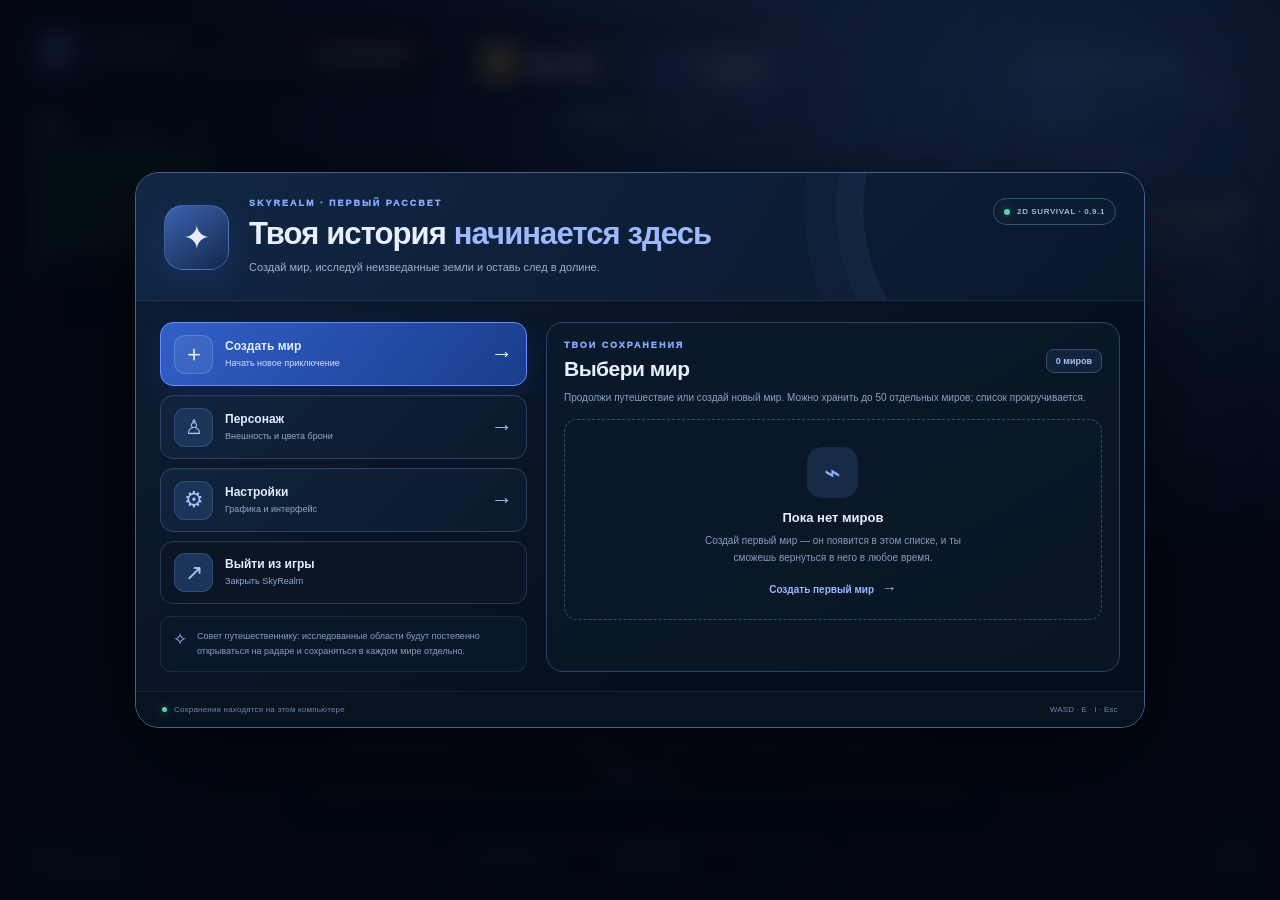
==== app/src/main/assets/skyrealm/game/index.html @ e2baecbd "Bundle skyrealm/game/index.html for Android app" ====
<!doctype html>
<html lang="ru">
<head>
<meta charset="utf-8">
<meta name="viewport" content="width=device-width,initial-scale=1">
<meta name="theme-color" content="#091426">
<title>SkyRealm — Первый рассвет</title>
<style>
:root{--bg:#07111f;--panel:rgba(8,18,32,.88);--line:rgba(155,190,255,.22);--blue:#8db4ff;--text:#e8f0ff;--muted:#91a5c5}
*{box-sizing:border-box}html,body{margin:0;width:100%;height:100%;overflow:hidden;background:var(--bg);font-family:Inter,"Segoe UI",Arial,sans-serif;color:var(--text)}body{background:radial-gradient(ellipse at 50% -20%,#294575,transparent 55%),#07111f}.game-shell{position:relative;width:100%;height:100%;min-height:420px;overflow:hidden}canvas{display:block;width:100%;height:100%;image-rendering:pixelated;outline:none}.top-hud{position:absolute;left:22px;top:20px;display:flex;align-items:center;gap:13px;background:var(--panel);border:1px solid var(--line);border-radius:14px;padding:11px 15px;box-shadow:0 12px 38px #0004;backdrop-filter:blur(12px)}.crest{width:42px;height:42px;display:grid;place-items:center;border-radius:12px;background:linear-gradient(145deg,#5b7de5,#17274d);color:#fff;font-size:23px;box-shadow:0 5px 20px #506fe744}.realm-name{font-size:12px;font-weight:900;letter-spacing:2px}.realm-sub{font-size:9px;color:#9aafd2;margin-top:4px;letter-spacing:1.5px}.vitals{display:grid;gap:5px;margin-left:9px;width:130px}.vital-row{display:flex;align-items:center;gap:7px;font-size:9px;color:#afc3e2}.bar{height:6px;background:#24334b;border-radius:9px;overflow:hidden;flex:1}.bar i{display:block;height:100%;border-radius:9px;transition:width .2s}.hp i{width:100%;background:linear-gradient(90deg,#e75f79,#ff9a9d)}.stamina i{width:84%;background:linear-gradient(90deg,#4dceaa,#9af2c7)}.quest{position:absolute;right:22px;top:20px;width:245px;background:var(--panel);border:1px solid var(--line);border-radius:14px;padding:15px 16px;backdrop-filter:blur(12px);box-shadow:0 12px 38px #0004}.quest-kicker{font-size:9px;letter-spacing:2px;color:#8eaeff;font-weight:850}.quest h3{font-size:15px;margin:9px 0 7px}.quest p{font-size:11px;line-height:1.6;color:#9eb1d0;margin:0}.quest .goal{display:flex;align-items:center;gap:7px;margin-top:12px;font-size:10px;color:#c4d5f5}.goal-icon{display:grid;place-items:center;width:24px;height:24px;border:1px solid #45609a;border-radius:8px;color:#a9c1ff}.bottom-hud{position:absolute;left:50%;bottom:19px;transform:translateX(-50%);display:flex;align-items:center;gap:11px;white-space:nowrap;background:var(--panel);border:1px solid var(--line);border-radius:12px;padding:10px 14px;box-shadow:0 12px 38px #0004;backdrop-filter:blur(12px);font-size:10px;color:#a8bbd9}.key{display:inline-grid;place-items:center;min-width:22px;height:22px;padding:0 5px;border:1px solid #425a7f;border-bottom-width:2px;border-radius:6px;background:#15253c;color:#edf4ff;font-size:9px;font-weight:800;margin-right:4px}.separator{height:20px;width:1px;background:#30445f}.location-chip{position:absolute;bottom:21px;left:23px;display:flex;align-items:center;gap:8px;font-size:10px;color:#c3d3ef;background:var(--panel);border:1px solid var(--line);border-radius:10px;padding:10px 12px;backdrop-filter:blur(10px)}.location-chip span:first-child{color:#9bb8ff}.pause-button{position:absolute;right:22px;bottom:21px;width:43px;height:43px;border:1px solid var(--line);border-radius:12px;background:var(--panel);color:#dce7ff;font-size:18px;cursor:pointer;backdrop-filter:blur(10px)}.pause-button:hover{background:#192b46;border-color:#6b8ddb}.shade{position:absolute;inset:0;background:rgba(3,8,17,.62);display:grid;place-items:center;padding:20px;backdrop-filter:blur(8px)}.shade
.admin-panel-dialog{width:min(620px,100%);max-height:92vh;overflow:auto}.admin-tools-grid{display:grid;gap:8px;text-align:left;margin:12px 0}.admin-tools-grid .action{margin:0}.admin-inline{display:grid;grid-template-columns:minmax(0,1fr) minmax(0,1fr) auto;gap:7px;align-items:center}.admin-inline .modal-text-input{margin:0;min-width:0}.admin-inline select{color:#eef4ff}.admin-ban-list{display:grid;gap:5px;text-align:left}.admin-ban-list span{display:flex;justify-content:space-between;gap:8px;padding:8px 10px;border:1px solid #2b4263;border-radius:8px;background:#0b1a2b;color:#c8d8f5;font-size:11px}.admin-ban-list button{background:transparent;color:#ff9da9;border:0;cursor:pointer}.full-map-dialog{width:min(1120px,96vw);max-height:94vh;overflow:auto;text-align:left}.full-map-dialog h1{font-size:25px}.full-map-dialog canvas{display:block;width:100%;height:auto;max-height:65vh;object-fit:contain;background:#091522;border:1px solid #314b70;border-radius:12px;cursor:crosshair;image-rendering:pixelated}.map-legend{display:flex;justify-content:space-between;gap:10px;margin:10px 0;color:#9db4d9;font-size:11px}.map-legend span:first-child{color:#fff2a9}.map-legend span:nth-child(2){color:#ff536d}.main-menu-action[hidden]{display:none!important}@media(max-width:600px){.admin-inline{grid-template-columns:1fr}.full-map-dialog{padding:15px}}
[hidden]{display:none!important}.dialog{width:min(410px,100%);padding:30px;border:1px solid #526da3;border-radius:22px;background:linear-gradient(145deg,#142641,#091525);box-shadow:0 30px 100px #0008;text-align:center}.dialog-mark{width:56px;height:56px;margin:0 auto 15px;display:grid;place-items:center;background:linear-gradient(135deg,#5579ed,#223969);border-radius:17px;font-size:28px;color:#eff4ff}.dialog .eyebrow{font-size:9px;letter-spacing:2.5px;color:#8cadff;font-weight:900}.dialog h1{font-size:27px;margin:11px 0 9px}.dialog p{font-size:12px;line-height:1.7;color:#9eb2d2;margin:0 0 22px}.action{width:100%;height:43px;border:1px solid #7895ff;background:linear-gradient(130deg,#6688ff,#3456c2);border-radius:10px;color:white;font-size:12px;font-weight:850;cursor:pointer;margin-top:9px}.action:hover{filter:brightness(1.08)}.action.secondary{background:#12233a;border-color:#344d70;color:#d8e5ff}.toast{position:absolute;left:50%;top:auto;bottom:108px;z-index:18;transform:translateX(-50%);max-width:min(620px,calc(100% - 28px));padding:10px 16px;background:#0a1a2cf5;border:1px solid var(--line);border-radius:10px;color:#dce8ff;font-size:11px;line-height:1.5;text-align:center;opacity:0;pointer-events:none;transition:opacity .2s;box-shadow:0 10px 35px #0008}.toast.show{opacity:1}.hint{position:absolute;left:50%;top:50%;transform:translate(-50%,-50%);padding:11px 15px;border-radius:12px;background:#081629d9;border:1px solid #6682b866;color:#dfeaff;font-size:11px;pointer-events:none;opacity:0;transition:opacity .2s}.hint.show{opacity:1}
@media(max-width:700px){.top-hud{left:10px;top:10px;padding:8px 10px;gap:8px}.vitals{width:95px;margin-left:2px}.quest{right:10px;top:86px;width:190px;padding:12px}.quest h3{font-size:12px}.quest p{font-size:10px}.bottom-hud{bottom:10px;gap:6px;padding:7px 8px;font-size:8px}.location-chip{left:10px;bottom:62px}.pause-button{right:10px;bottom:62px;width:36px;height:36px}.realm-sub{font-size:8px}}

/* Inventory quickbar and reliable dialogue overlays */
.controls-hint{bottom:105px;max-width:calc(100% - 28px);flex-wrap:wrap;justify-content:center;white-space:normal;text-align:center;gap:8px 11px}
.inventory-wrap{position:absolute;left:50%;bottom:12px;transform:translateX(-50%);z-index:5;min-width:350px;max-width:calc(100% - 270px);padding:8px 10px 10px;background:rgba(6,15,29,.93);border:1px solid rgba(151,187,255,.32);border-radius:14px;box-shadow:0 14px 40px #0007;backdrop-filter:blur(14px)}
.inventory-heading{display:flex;justify-content:space-between;gap:14px;align-items:center;margin:0 2px 7px;font-size:9px;font-weight:850;letter-spacing:1.5px;color:#aac4fa}
.inventory-heading span:last-child{font-size:8px;letter-spacing:.5px;color:#7187a8;font-weight:650;text-align:right}.inventory-open-button{border:1px solid #32496a;border-radius:7px;background:#14243b;color:#bcd0f0;font:inherit;font-size:8px;font-weight:800;padding:3px 5px;cursor:pointer;white-space:nowrap}.inventory-open-button:hover{border-color:#87aaff;color:#fff}.inventory-open-button .key{height:16px;min-width:16px;margin:0 0 0 3px;font-size:8px}
.inventory-slots{display:flex;align-items:center;justify-content:center;gap:7px}
.inventory-slot{position:relative;width:48px;height:48px;flex:0 0 48px;border:1px solid #334a6e;border-radius:9px;background:linear-gradient(145deg,#162943,#0c1a2d);color:#eaf2ff;cursor:pointer;display:grid;place-items:center;transition:transform .13s,border-color .13s,background .13s;box-shadow:inset 0 1px 0 #ffffff0a}
.inventory-slot:hover{transform:translateY(-2px);border-color:#83a9ff;background:#1c3555}
.inventory-slot.selected{border:2px solid #82a8ff;background:linear-gradient(145deg,#263f70,#14284a);box-shadow:0 0 0 2px #6493ff22,0 0 16px #4c7bff27}
.slot-number{position:absolute;left:5px;top:3px;font-size:8px;color:#8da5c8;font-weight:800}
.slot-icon{font-size:22px;line-height:1;text-shadow:0 2px 4px #0007}
.slot-count{position:absolute;right:5px;bottom:3px;font-size:10px;font-weight:900;color:#f4f7ff;text-shadow:0 1px 3px #000}
.inventory-dialog{width:min(650px,100%);max-height:min(88vh,760px);overflow:auto}
.inventory-grid{display:grid;grid-template-columns:repeat(4,minmax(0,1fr));gap:9px;text-align:left;margin:18px 0 12px}
.inventory-card{min-width:0;display:grid;grid-template-columns:40px 1fr;grid-template-rows:auto auto;column-gap:10px;align-items:center;text-align:left;padding:12px;border:1px solid #314765;border-radius:12px;background:#0c1a2b;color:#e3edff;cursor:pointer}
.inventory-card:hover,.inventory-card.selected{border-color:#769aff;background:#142846}
.inventory-card-icon{grid-column:1;grid-row:1/4;display:grid;place-items:center;width:38px;height:42px;background:#1c3150;border-radius:9px;font-size:24px}
.inventory-card-name{font-size:12px;font-weight:800;overflow-wrap:anywhere}
.inventory-card-count{font-size:10px;color:#9eb3d4;margin-top:3px}
.inventory-card-description{grid-column:1/3;font-size:10px;line-height:1.5;color:#8ba0c1;margin-top:8px}
.inventory-selected-note{padding:10px 12px;border:1px solid #2a4161;background:#0b1a2c;border-radius:9px;font-size:11px;color:#abc4ef;text-align:left}
.sign-dialog p{white-space:normal}
.hint{z-index:8;top:43%;font-weight:800;box-shadow:0 8px 24px #0005}
#sign-dialog-shade,#inventory-shade{z-index:30}
#pause-shade{z-index:25}
@media(max-width:720px){.inventory-wrap{min-width:0;width:calc(100% - 24px);max-width:420px;bottom:8px;padding:7px}.inventory-slots{gap:5px}.inventory-slot{width:44px;height:44px;flex-basis:44px}.inventory-heading{font-size:8px}.inventory-heading span:last-child{font-size:7px}.controls-hint{bottom:87px;font-size:9px}.inventory-grid{grid-template-columns:repeat(2,minmax(0,1fr))}.location-chip{bottom:128px}.pause-button{bottom:128px}}


/* Graphics and interface preferences: these controls operate on the actual game. */
.settings-dialog{width:min(570px,100%);max-height:min(90vh,820px);overflow:auto;text-align:left;padding:26px}.settings-dialog h1{text-align:center;font-size:24px;margin:9px 0 16px}.settings-dialog>.dialog-mark,.settings-dialog>.eyebrow{text-align:center}.game-settings-tabs{display:grid;grid-template-columns:1fr 1fr;gap:7px;padding:5px;background:#081426;border:1px solid #263b5b;border-radius:12px;margin:16px 0}.game-settings-tab{height:38px;border:1px solid transparent;border-radius:8px;background:transparent;color:#8fa7ce;font:inherit;font-size:12px;font-weight:800;cursor:pointer}.game-settings-tab.active{background:linear-gradient(125deg,#294a8b,#1a3261);border-color:#5876bf;color:#fff;box-shadow:0 4px 15px #0003}.game-settings-panel{display:grid;gap:8px}.game-setting-row,.game-setting-toggle{display:flex;align-items:center;justify-content:space-between;gap:14px;text-align:left;padding:13px 12px;border:1px solid #243b5b;background:#0b1a2d;border-radius:10px;min-width:0}.game-setting-row b,.game-setting-row small,.game-setting-toggle b,.game-setting-toggle small{display:block}.game-setting-row b,.game-setting-toggle b{font-size:12px;color:#e6eeff}.game-setting-row small,.game-setting-toggle small{font-size:10px;color:#8ca2c5;line-height:1.5;margin-top:5px;max-width:270px}.game-setting-row select{flex:0 0 170px;width:170px;max-width:48%;height:37px;padding:0 8px;border:1px solid #3b5681;border-radius:8px;background:#132640;color:#ecf3ff;font:inherit;font-size:10px}.game-setting-toggle input{position:absolute;opacity:0;width:1px;height:1px}.game-setting-toggle i{position:relative;display:block;width:38px;height:22px;flex:0 0 38px;border-radius:20px;background:#20324b;border:1px solid #3c5272;cursor:pointer}.game-setting-toggle i:before{content:'';position:absolute;top:3px;left:3px;width:14px;height:14px;border-radius:50%;background:#91a4c2;transition:transform .18s}.game-setting-toggle input:checked+i{background:#3658b9;border-color:#6f91ff}.game-setting-toggle input:checked+i:before{transform:translateX(16px);background:#fff}.game-setting-toggle:has(input:focus-visible){outline:2px solid #7e9fff;outline-offset:2px}.game-settings-actions{display:grid;grid-template-columns:1fr 1fr;gap:8px;margin-top:15px}.game-settings-actions .action{margin-top:0}.settings-feedback{font-size:10px;line-height:1.6;color:#8ea6cc;margin:3px 3px 0}.pause-shortcut{margin:15px 0 -8px;color:#7186a7;font-size:10px;letter-spacing:.4px}.game-shell.ui-small .progress-hud,.game-shell.ui-small .top-hud,.game-shell.ui-small .quest,.game-shell.ui-small .bottom-hud,.game-shell.ui-small .location-chip,.game-shell.ui-small .pause-button,.game-shell.ui-small .inventory-wrap,.game-shell.ui-small .hint,.game-shell.ui-small .toast{zoom:.85}.game-shell.ui-large .progress-hud,.game-shell.ui-large .top-hud,.game-shell.ui-large .quest,.game-shell.ui-large .bottom-hud,.game-shell.ui-large .location-chip,.game-shell.ui-large .pause-button,.game-shell.ui-large .inventory-wrap,.game-shell.ui-large .hint,.game-shell.ui-large .toast{zoom:1.15}.top-hud[hidden],.quest[hidden],.controls-hint[hidden],.inventory-wrap[hidden],.vitals
.admin-panel-dialog{width:min(620px,100%);max-height:92vh;overflow:auto}.admin-tools-grid{display:grid;gap:8px;text-align:left;margin:12px 0}.admin-tools-grid .action{margin:0}.admin-inline{display:grid;grid-template-columns:minmax(0,1fr) minmax(0,1fr) auto;gap:7px;align-items:center}.admin-inline .modal-text-input{margin:0;min-width:0}.admin-inline select{color:#eef4ff}.admin-ban-list{display:grid;gap:5px;text-align:left}.admin-ban-list span{display:flex;justify-content:space-between;gap:8px;padding:8px 10px;border:1px solid #2b4263;border-radius:8px;background:#0b1a2b;color:#c8d8f5;font-size:11px}.admin-ban-list button{background:transparent;color:#ff9da9;border:0;cursor:pointer}.full-map-dialog{width:min(1120px,96vw);max-height:94vh;overflow:auto;text-align:left}.full-map-dialog h1{font-size:25px}.full-map-dialog canvas{display:block;width:100%;height:auto;max-height:65vh;object-fit:contain;background:#091522;border:1px solid #314b70;border-radius:12px;cursor:crosshair;image-rendering:pixelated}.map-legend{display:flex;justify-content:space-between;gap:10px;margin:10px 0;color:#9db4d9;font-size:11px}.map-legend span:first-child{color:#fff2a9}.map-legend span:nth-child(2){color:#ff536d}.main-menu-action[hidden]{display:none!important}@media(max-width:600px){.admin-inline{grid-template-columns:1fr}.full-map-dialog{padding:15px}}
[hidden]{display:none!important}.game-shell.quality-low .vital-row .bar{opacity:.9}
.admin-panel-dialog{width:min(620px,100%);max-height:92vh;overflow:auto}.admin-tools-grid{display:grid;gap:8px;text-align:left;margin:12px 0}.admin-tools-grid .action{margin:0}.admin-inline{display:grid;grid-template-columns:minmax(0,1fr) minmax(0,1fr) auto;gap:7px;align-items:center}.admin-inline .modal-text-input{margin:0;min-width:0}.admin-inline select{color:#eef4ff}.admin-ban-list{display:grid;gap:5px;text-align:left}.admin-ban-list span{display:flex;justify-content:space-between;gap:8px;padding:8px 10px;border:1px solid #2b4263;border-radius:8px;background:#0b1a2b;color:#c8d8f5;font-size:11px}.admin-ban-list button{background:transparent;color:#ff9da9;border:0;cursor:pointer}.full-map-dialog{width:min(1120px,96vw);max-height:94vh;overflow:auto;text-align:left}.full-map-dialog h1{font-size:25px}.full-map-dialog canvas{display:block;width:100%;height:auto;max-height:65vh;object-fit:contain;background:#091522;border:1px solid #314b70;border-radius:12px;cursor:crosshair;image-rendering:pixelated}.map-legend{display:flex;justify-content:space-between;gap:10px;margin:10px 0;color:#9db4d9;font-size:11px}.map-legend span:first-child{color:#fff2a9}.map-legend span:nth-child(2){color:#ff536d}.main-menu-action[hidden]{display:none!important}@media(max-width:600px){.admin-inline{grid-template-columns:1fr}.full-map-dialog{padding:15px}}
[hidden]{display:none!important}
@media(max-width:600px){.settings-dialog{padding:20px 15px}.game-setting-row,.game-setting-toggle{padding:11px 9px;gap:8px}.game-setting-row small,.game-setting-toggle small{max-width:190px}.game-setting-row select{flex-basis:138px;width:138px;font-size:9px}.game-settings-actions{grid-template-columns:1fr}.settings-dialog h1{font-size:22px}}


/* World clock, day/night mood and a compact world radar */
.world-clock{position:absolute;top:17px;left:50%;transform:translateX(-50%);z-index:7;display:flex;align-items:center;gap:11px;min-width:278px;padding:9px 13px;border:1px solid rgba(154,190,255,.34);border-radius:14px;background:linear-gradient(135deg,rgba(10,24,43,.96),rgba(20,37,62,.92));box-shadow:0 12px 34px #0005;backdrop-filter:blur(14px);transition:background .5s,border-color .5s}
.world-clock .clock-icon{display:grid;place-items:center;width:38px;height:38px;flex:0 0 38px;border-radius:11px;background:linear-gradient(145deg,#f5cb77,#c8873c);color:#17213a;font-size:22px;box-shadow:0 3px 16px #f5cb7730}
.clock-main{min-width:84px}.clock-label{font-size:8px;letter-spacing:1.55px;font-weight:900;color:#91a7ca;white-space:nowrap}.clock-time{font-size:25px;line-height:1.1;font-weight:950;letter-spacing:1px;color:#f4f7ff;font-variant-numeric:tabular-nums;margin-top:2px}.clock-side{display:grid;gap:5px;min-width:91px;margin-left:auto;text-align:right}.period-label{font-size:9px;font-weight:950;letter-spacing:1.7px;color:#f4cc83}.night-count{font-size:8px;line-height:1.45;color:#94a9c9;max-width:130px}.world-clock.twilight{border-color:#d49b6b77;background:linear-gradient(135deg,rgba(37,27,42,.96),rgba(48,39,61,.92))}.world-clock.twilight .clock-icon{background:linear-gradient(145deg,#f5a66a,#b65f75);color:#2c2138}.world-clock.twilight .period-label{color:#f5b68b}.world-clock.night{border-color:#7898dc70;background:linear-gradient(135deg,rgba(6,13,31,.97),rgba(18,28,57,.95))}.world-clock.night .clock-icon{background:linear-gradient(145deg,#8eaaff,#364c94);color:#f2f6ff;box-shadow:0 3px 16px #688dff33}.world-clock.night .period-label{color:#abc3ff}.world-clock.night .clock-time{color:#cbdcff}
.minimap-panel{position:absolute;top:108px;left:22px;z-index:6;width:202px;padding:9px 10px 8px;border:1px solid rgba(155,190,255,.32);border-radius:13px;background:rgba(6,16,29,.91);box-shadow:0 12px 34px #0005;backdrop-filter:blur(12px)}.minimap-heading{display:flex;align-items:center;justify-content:space-between;gap:8px;margin:0 1px 7px;font-size:8px;font-weight:950;letter-spacing:1.5px;color:#b9cefa}.minimap-heading span:last-child{color:#96b5ff;font-size:7px}.minimap-panel #minimap{display:block;width:180px;height:112px;border-radius:7px;border:1px solid #45634f;background:#173e31;image-rendering:pixelated}.minimap-legend{display:flex;align-items:center;justify-content:space-between;margin-top:6px;font-size:8px;color:#94a9c9}.minimap-legend span{display:flex;align-items:center;gap:5px}.minimap-legend i{display:inline-block;width:7px;height:7px;border-radius:50%}.legend-player{background:#fff2a7;box-shadow:0 0 6px #fff2a7}.legend-monster{background:#ff546c;box-shadow:0 0 6px #ff546c}.night-warning{position:absolute;left:50%;top:82px;transform:translateX(-50%);z-index:9;padding:9px 14px;border:1px solid #a24e6e88;border-radius:10px;background:linear-gradient(135deg,#27172bdd,#130f25ed);color:#ffdce8;font-size:10px;font-weight:850;letter-spacing:.3px;box-shadow:0 7px 24px #0005;pointer-events:none}.night-warning
.admin-panel-dialog{width:min(620px,100%);max-height:92vh;overflow:auto}.admin-tools-grid{display:grid;gap:8px;text-align:left;margin:12px 0}.admin-tools-grid .action{margin:0}.admin-inline{display:grid;grid-template-columns:minmax(0,1fr) minmax(0,1fr) auto;gap:7px;align-items:center}.admin-inline .modal-text-input{margin:0;min-width:0}.admin-inline select{color:#eef4ff}.admin-ban-list{display:grid;gap:5px;text-align:left}.admin-ban-list span{display:flex;justify-content:space-between;gap:8px;padding:8px 10px;border:1px solid #2b4263;border-radius:8px;background:#0b1a2b;color:#c8d8f5;font-size:11px}.admin-ban-list button{background:transparent;color:#ff9da9;border:0;cursor:pointer}.full-map-dialog{width:min(1120px,96vw);max-height:94vh;overflow:auto;text-align:left}.full-map-dialog h1{font-size:25px}.full-map-dialog canvas{display:block;width:100%;height:auto;max-height:65vh;object-fit:contain;background:#091522;border:1px solid #314b70;border-radius:12px;cursor:crosshair;image-rendering:pixelated}.map-legend{display:flex;justify-content:space-between;gap:10px;margin:10px 0;color:#9db4d9;font-size:11px}.map-legend span:first-child{color:#fff2a9}.map-legend span:nth-child(2){color:#ff536d}.main-menu-action[hidden]{display:none!important}@media(max-width:600px){.admin-inline{grid-template-columns:1fr}.full-map-dialog{padding:15px}}
[hidden]{display:none!important}
.game-shell.ui-small .world-clock,.game-shell.ui-small .minimap-panel,.game-shell.ui-small .night-warning{zoom:.85}.game-shell.ui-large .world-clock,.game-shell.ui-large .minimap-panel,.game-shell.ui-large .night-warning{zoom:1.15}
@media(max-width:800px){.world-clock{top:91px;left:auto;right:10px;transform:none;min-width:235px;padding:7px 9px;gap:8px}.world-clock .clock-icon{width:31px;height:31px;flex-basis:31px}.clock-time{font-size:20px}.clock-side{min-width:80px}.minimap-panel{left:10px;top:94px;transform:scale(.87);transform-origin:top left}.night-warning{top:132px;left:auto;right:10px;transform:none;max-width:calc(100% - 230px)}}


/* World selection, multi-world saves, and optional local administrator entry */
.main-menu-shade{z-index:22;background:radial-gradient(ellipse at 82% 10%,rgba(52,85,142,.3),transparent 42%),rgba(2,7,17,.83);padding:24px;backdrop-filter:blur(11px)}
.main-menu-window{width:min(100%,1010px);max-height:min(94vh,850px);overflow:auto;border:1px solid #49618b;border-radius:24px;background:linear-gradient(142deg,rgba(15,31,54,.98),rgba(5,14,27,.98) 72%);box-shadow:0 35px 100px #0009;position:relative}
.main-menu-hero{position:relative;display:flex;align-items:center;gap:20px;padding:25px 28px 24px;border-bottom:1px solid #8eb2f51c;background:linear-gradient(120deg,#132b4caa,#0b1b31a8);overflow:hidden}
.main-menu-hero:after{content:"";position:absolute;right:-80px;top:-145px;width:360px;height:360px;border-radius:50%;border:1px solid #7fa8f41d;box-shadow:0 0 0 26px #7fa8f40a,0 0 0 58px #7fa8f407;pointer-events:none}
.main-menu-emblem{display:grid;place-items:center;width:65px;height:65px;flex:0 0 65px;border:1px solid #8cb3ff55;border-radius:19px;background:linear-gradient(145deg,#3b61b2,#132848);color:#e5edff;font-size:33px;box-shadow:0 10px 34px #3766d333}
.main-menu-brand{min-width:0;z-index:1}.main-menu-kicker{font-size:9px;font-weight:950;letter-spacing:2px;color:#87aaff}.main-menu-brand h1{font-size:clamp(22px,3vw,31px);line-height:1.15;margin:8px 0 7px;letter-spacing:-.9px}.main-menu-brand h1 span{color:#9ebaff}.main-menu-brand p{font-size:11px;line-height:1.6;color:#9cb0ce;margin:0;max-width:570px}.main-menu-version{margin-left:auto;align-self:flex-start;display:flex;align-items:center;gap:7px;padding:8px 10px;border:1px solid #36547b;border-radius:999px;background:#0b1d32;color:#9eb5d8;font-size:8px;font-weight:850;letter-spacing:.6px;white-space:nowrap;z-index:1}.live-pip,.footer-status-dot{width:6px;height:6px;border-radius:50%;background:#59d4aa;box-shadow:0 0 10px #59d4aa99;display:inline-block}
.main-menu-content{display:grid;grid-template-columns:minmax(240px,.78fr) minmax(360px,1.22fr);gap:19px;padding:21px 24px 19px}.main-menu-actions{display:grid;align-content:start;gap:9px}.main-menu-action{display:flex;align-items:center;gap:12px;min-height:64px;padding:11px 13px;text-align:left;border:1px solid #2b4263;border-radius:13px;background:linear-gradient(135deg,#11243d,#0b192b);color:#e2edff;cursor:pointer;transition:transform .15s,border-color .15s,background .15s;box-shadow:inset 0 1px 0 #ffffff06}.main-menu-action:hover{transform:translateY(-1px);border-color:#7195e6;background:linear-gradient(135deg,#172f50,#10213a)}.main-menu-action.main-menu-primary{border-color:#698eff;background:linear-gradient(130deg,#315fc8,#1a3d8c);box-shadow:0 9px 24px #244fc833}.main-menu-action.main-menu-primary:hover{background:linear-gradient(130deg,#4779e8,#244faf)}.menu-action-icon{display:grid;place-items:center;flex:0 0 39px;width:39px;height:39px;border:1px solid #6d8cd344;border-radius:11px;background:#1a3558;color:#a9c6ff;font-size:22px}.main-menu-primary .menu-action-icon{background:#dce8ff17;border-color:#ffffff24;color:#fff}.main-menu-action b,.main-menu-action small{display:block}.main-menu-action b{font-size:12px}.main-menu-action small{font-size:9px;color:#90a8cc;margin-top:4px;line-height:1.4}.main-menu-primary small{color:#d2e0ff}.menu-action-arrow{margin-left:auto;color:#9fbaff;font-size:22px}.main-menu-primary .menu-action-arrow{color:#fff}.menu-exit-action{min-height:54px;background:#0a1626;border-color:#263954}.main-menu-tip{display:flex;gap:10px;align-items:flex-start;padding:12px;margin-top:3px;border:1px solid #34476966;border-radius:11px;background:#0a1728;color:#879fc4}.main-menu-tip>span{font-size:17px;color:#9db8ff}.main-menu-tip p{margin:0;font-size:9px;line-height:1.65}.world-selector-panel{min-width:0;padding:17px;border:1px solid #2b4366;border-radius:17px;background:linear-gradient(150deg,#0a192b,#091422);box-shadow:inset 0 1px 0 #ffffff05}.world-selector-heading{display:flex;align-items:center;justify-content:space-between;gap:10px}.world-selector-heading h2{font-size:21px;letter-spacing:-.5px;margin:7px 0 0}.world-count{flex:none;padding:6px 9px;border:1px solid #344d74;border-radius:8px;background:#11243c;color:#a8c1ef;font-size:9px;font-weight:850}.world-selector-intro{font-size:10px;line-height:1.5;color:#8ba1c1;margin:9px 0 14px}.worlds-empty{display:grid;place-items:center;text-align:center;padding:27px 19px 22px;border:1px dashed #344d70;border-radius:13px;background:#0b1a2b66}.worlds-empty-icon{display:grid;place-items:center;width:51px;height:51px;border-radius:15px;background:#172b49;color:#91b0ff;font-size:28px;margin-bottom:12px}.worlds-empty b{font-size:13px}.worlds-empty p{font-size:10px;line-height:1.65;color:#879dbd;max-width:280px;margin:8px 0 12px}.text-action{background:transparent;border:0;color:#9ab8ff;font:inherit;font-size:10px;font-weight:850;cursor:pointer}.text-action span{margin-left:5px;font-size:15px}.worlds-list{display:grid;gap:9px;max-height:365px;overflow:auto;padding:2px 3px 3px 0}.world-card{display:grid;grid-template-columns:58px minmax(0,1fr);gap:10px;padding:10px;border:1px solid #2b4162;border-radius:13px;background:linear-gradient(130deg,#11233a,#0c192a);min-width:0}.world-card-art{width:58px;height:58px;border-radius:10px;display:grid;place-items:center;position:relative;overflow:hidden;background:radial-gradient(ellipse at 55% 10%,#a7c6ff7d,transparent 30%),linear-gradient(155deg,#28634e,#122e35 65%,#0b1c2b);color:#d3e4ff;font-size:24px}.world-card-art:before{content:"";position:absolute;left:-8px;right:-8px;bottom:-13px;height:35px;background:#152f36;transform:rotate(-12deg);box-shadow:35px -10px 0 #21453b}.world-card-art span{position:relative;z-index:1;text-shadow:0 2px 8px #000}.world-card-main{min-width:0;display:flex;flex-direction:column;justify-content:center;gap:5px}.world-card-main b{font-size:12px;overflow-wrap:anywhere;color:#e6efff}.world-card-main small{font-size:9px;color:#839abd}.world-card-actions{grid-column:1/3;display:flex;gap:7px;margin-top:1px}.world-enter-button,.world-rename-button{height:31px;border:1px solid #42639d;border-radius:8px;background:#19345a;color:#dce8ff;font:inherit;font-size:10px;font-weight:850;cursor:pointer}.world-enter-button{flex:1;background:linear-gradient(115deg,#325bc0,#22458e);border-color:#6087ef}.world-rename-button{width:83px;flex:0 0 83px;background:#0e2035;border-color:#344a6b;color:#b3c6e6}.world-enter-button:hover,.world-rename-button:hover{filter:brightness(1.15)}.main-menu-footer{display:flex;align-items:center;justify-content:space-between;gap:12px;padding:13px 26px;border-top:1px solid #8eb2f51a;background:#071321;color:#7187a8;font-size:8px;letter-spacing:.2px}.main-menu-footer span{display:flex;align-items:center;gap:7px}.main-menu-footer .footer-status-dot{width:5px;height:5px}
.custom-modal-shade{z-index:40;background:rgba(2,6,14,.82);backdrop-filter:blur(13px)}.custom-modal{width:min(430px,100%);max-height:90vh;overflow:auto}.custom-modal h1{font-size:25px}.modal-input-label{display:block;text-align:left;font-size:10px;color:#a8bde0;font-weight:800;margin:0 0 7px}.modal-text-input{display:block;width:100%;height:44px;border:1px solid #39557f;border-radius:10px;background:#081729;color:#f0f5ff;font:inherit;font-size:12px;padding:0 12px;outline:0;margin-bottom:8px}.modal-text-input:focus{border-color:#87aaff;box-shadow:0 0 0 3px #6c91ff22}.modal-text-input::placeholder{color:#526988}.admin-gate-shade{z-index:44}.admin-error{color:#ff9da9!important;font-weight:800;margin:-6px 0 10px!important}.admin-stats{display:grid;gap:8px;margin:5px 0 15px;text-align:left}.admin-stats>div{display:flex;justify-content:space-between;align-items:center;gap:12px;padding:10px 12px;border:1px solid #2b4263;border-radius:9px;background:#0b1a2b}.admin-stats span{font-size:10px;color:#91a7c8}.admin-stats b{font-size:11px;color:#dce7ff}.admin-warning{font-size:9px!important;line-height:1.55!important;color:#c7ad78!important;padding:10px;border:1px solid #715f3666;border-radius:8px;background:#30251522;margin:0 0 12px!important}
@media(max-width:760px){.main-menu-shade{padding:10px}.main-menu-window{max-height:96vh;border-radius:18px}.main-menu-hero{padding:17px;gap:12px;align-items:flex-start}.main-menu-emblem{width:49px;height:49px;flex-basis:49px;border-radius:14px;font-size:25px}.main-menu-brand h1{font-size:22px}.main-menu-brand p{font-size:10px}.main-menu-version{display:none}.main-menu-content{grid-template-columns:1fr;gap:12px;padding:13px}.main-menu-actions{grid-template-columns:1fr 1fr;gap:7px}.main-menu-action{min-height:59px;padding:9px;gap:7px}.menu-action-icon{flex-basis:31px;width:31px;height:31px;font-size:17px}.main-menu-action b{font-size:10px}.main-menu-action small{font-size:8px}.menu-action-arrow{display:none}.main-menu-tip{grid-column:1/3}.world-selector-panel{padding:13px}.worlds-list{max-height:250px}.main-menu-footer{padding:11px 14px;font-size:7px}.main-menu-footer span:last-child{display:none}}


.survival-widget{position:absolute;right:22px;top:160px;width:190px;padding:12px;background:rgba(6,15,29,.92);border:1px solid rgba(151,187,255,.28);border-radius:13px;box-shadow:0 12px 32px #0005;backdrop-filter:blur(12px);z-index:4;font-size:10px;color:#c8d8f3}.survival-title{font-size:9px;letter-spacing:1.8px;color:#92b2ff;font-weight:900;margin-bottom:10px}.hunger-line,.skip-line{display:flex;justify-content:space-between;align-items:center;margin:7px 0;color:#b9cbe8}.hunger-line b,.skip-line b{font-variant-numeric:tabular-nums;color:#f2f6ff}.hunger-bar{height:6px;background:#29364a;border-radius:8px;overflow:hidden;margin-bottom:9px}.hunger-bar i{display:block;width:100%;height:100%;background:linear-gradient(90deg,#d79b4d,#f3d17a);transition:width .2s}.survival-widget button{width:100%;border:1px solid #3b5276;border-radius:8px;padding:7px 8px;margin-top:5px;background:#13243b;color:#e7efff;font:inherit;font-weight:800;cursor:pointer}.survival-widget button:disabled{opacity:.48;cursor:not-allowed}.survival-widget button:not(:disabled):hover{background:#20395a;border-color:#7899d9}@media(max-width:800px){.survival-widget{top:184px;right:10px;width:160px;padding:9px}.survival-title{margin-bottom:6px}}

.world-settings-pause{border-color:#7b9ee8!important;background:linear-gradient(115deg,#1c3557,#142744)!important;color:#f3f7ff!important}.world-settings-pause:before{content:"🌍  ";}.workbench-dialog{width:min(650px,100%);max-height:min(88vh,820px);overflow:auto}.workbench-recipe{display:grid;grid-template-columns:58px minmax(0,1fr) 100px;align-items:center;gap:12px;padding:13px;border:1px solid #39577f;border-radius:12px;background:linear-gradient(130deg,#10233b,#0a1829);text-align:left}.workbench-recipe-icon{display:grid;place-items:center;width:54px;height:54px;border-radius:11px;background:#29344a;border:1px solid #546889;font-size:28px}.workbench-recipe-main b,.workbench-recipe-main small,.workbench-recipe-main span{display:block}.workbench-recipe-main b span{display:inline;color:#8caeea;font-size:9px;font-weight:800;margin-left:5px}.workbench-recipe-main b{font-size:13px;color:#f0f5ff}.workbench-recipe-main small{font-size:10px;color:#f0cb81;margin:5px 0}.workbench-recipe-main span{font-size:9px;line-height:1.5;color:#8fa7ca}.workbench-recipe .action{margin:0;padding:0 8px}.workbench-dialog .settings-feedback{margin:12px 3px;text-align:center}.toast{pointer-events:none;max-height:72px;overflow:hidden}#night-counter{display:inline-flex!important;align-items:center;gap:6px;margin-top:5px;padding:7px 10px;border:1px solid #8b9eff;border-radius:9px;background:linear-gradient(135deg,#273e75,#172849);color:#fff!important;font-size:12px!important;font-weight:950;letter-spacing:.4px;box-shadow:0 0 18px #668bff40;text-shadow:0 1px 3px #0008}.clock-side{min-width:150px}
.inventory-tabs{display:flex;gap:7px;margin:15px 0 12px}.inventory-tabs button{flex:1;padding:10px;border:1px solid #334b70;border-radius:9px;background:#0b1a2b;color:#9fb7dc;font:inherit;font-weight:800;cursor:pointer}.inventory-tabs button.active{background:#244780;border-color:#789cff;color:#fff}.inventory-quest-list{display:grid;gap:7px;margin:12px 0;text-align:left}.inventory-quest-row{display:flex;gap:9px;align-items:center;padding:10px;border:1px solid #2b4263;border-radius:9px;background:#0c1a2b;color:#a8bddf;font-size:11px}.inventory-quest-row.done{border-color:#2d765e;background:#102c29;color:#a9f0d0}.inventory-quest-row span:first-child{font-weight:900;color:#92b4ff}.tutorial-dialog{width:min(520px,100%);text-align:left}.tutorial-dialog h1{text-align:center}.tutorial-focus-key{margin:14px auto;padding:13px 18px;width:max-content;max-width:100%;border:1px solid #7e9fff;border-radius:12px;background:linear-gradient(135deg,#294a8b,#15294d);font-size:20px;font-weight:950;letter-spacing:2px;color:#fff;box-shadow:0 0 24px #668bff33}.inventory-empty-slot{opacity:.45;border-style:dashed!important;cursor:default!important}.game-shell.hud-left .quest{left:22px;right:auto;top:190px}.game-shell.hud-left .minimap-panel{left:22px;right:auto;top:350px}.game-shell.hud-left .survival-widget{left:22px;right:auto;top:auto;bottom:125px}.game-shell.hud-left .world-clock{left:auto;right:22px;transform:none}.game-shell.hud-right .top-hud{left:auto;right:22px}.game-shell.hud-right .quest{left:22px;right:auto}.game-shell.hud-right .minimap-panel{left:auto;right:22px}.game-shell.hud-right .survival-widget{right:auto;left:22px}.game-shell.hud-compact .top-hud,.game-shell.hud-compact .quest,.game-shell.hud-compact .minimap-panel,.game-shell.hud-compact .survival-widget{zoom:.82}.game-shell.hud-compact .quest{right:10px;top:90px}.game-shell.hud-compact .minimap-panel{left:10px;top:165px}.game-shell.hud-compact .survival-widget{right:10px;top:330px}.tutorial-keys{display:grid;gap:8px;margin:16px 0}.tutorial-keys div{display:grid;grid-template-columns:110px 1fr;gap:12px;padding:10px;border:1px solid #2c4466;border-radius:9px;background:#0b1a2b;font-size:11px;color:#b7c9e8}.tutorial-keys b{color:#fff}


.game-shell.hud-moving [data-hud-drag-id],.game-shell.hud-moving .top-hud,.game-shell.hud-moving .world-clock,.game-shell.hud-moving .minimap-panel,.game-shell.hud-moving .survival-widget,.game-shell.hud-moving .night-warning,.game-shell.hud-moving .quest,.game-shell.hud-moving .controls-hint,.game-shell.hud-moving .inventory-wrap,.game-shell.hud-moving .toast{outline:2px dashed #ffd16a!important;outline-offset:3px;cursor:move!important;pointer-events:auto!important;z-index:80!important;user-select:none}.game-shell.hud-moving .toast{pointer-events:auto!important}.hud-edit-toolbar{position:absolute;left:50%;bottom:12px;transform:translateX(-50%);z-index:150;display:flex;align-items:center;gap:10px;flex-wrap:wrap;justify-content:center;max-width:calc(100% - 20px);padding:10px 12px;border:1px solid #718fe4;border-radius:12px;background:rgba(7,18,34,.97);box-shadow:0 8px 30px #0009;color:#eaf1ff;font:12px system-ui}.hud-edit-toolbar[hidden]{display:none!important}.hud-edit-toolbar label{display:flex;align-items:center;gap:7px}.hud-edit-toolbar input{width:130px;accent-color:#86a8ff}.hud-edit-toolbar button{padding:8px 10px;border:1px solid #6888df;border-radius:8px;background:#244781;color:#fff;font-weight:800;cursor:pointer}.game-setting-row #toggle-hud-move{max-width:220px;min-height:38px;font-size:10px}

  .shop-dialog{width:min(620px,94vw);max-height:88vh;overflow:auto;border:1px solid #e7b93f!important;background:linear-gradient(160deg,#fff5c9 0%,#ffdf70 42%,#fff0b4 100%)!important;color:#382b13!important;box-shadow:0 24px 80px #0009,0 0 0 4px #ffdf7055!important}.shop-dialog h1{color:#5a3b0b!important}.shop-dialog .eyebrow{color:#93650b!important}.shop-balance{display:flex;align-items:center;justify-content:space-between;gap:12px;padding:12px 16px;margin:12px 0 18px;border-radius:14px;background:linear-gradient(110deg,#f8c52d,#ffe98c);border:1px solid #bd8516;color:#523707;font-weight:900;box-shadow:inset 0 1px #fff9}.shop-balance strong{font-size:22px;color:#684600}.shop-row{display:flex;align-items:center;gap:12px;padding:12px;margin:9px 0;border-radius:14px;background:#fff9e5;border:1px solid #e5c65e;box-shadow:0 4px 10px #77520b12}.shop-icon{width:44px;height:44px;flex:0 0 44px;display:grid;place-items:center;font-size:25px;border-radius:12px;background:#ffedab}.shop-row-main{flex:1;min-width:0;display:flex;flex-direction:column;gap:3px}.shop-row-main b{font-size:15px;color:#49320d}.shop-row-main small,.shop-row-main span{font-size:12px;color:#7a602b}.shop-dialog .shop-action{width:auto;min-width:92px;padding:10px 14px;background:linear-gradient(#e6b323,#bd7e09);color:#fffdf4;border:1px solid #a76e05;box-shadow:0 3px 0 #8e5b05}.shop-dialog .secondary{color:#60450e;border-color:#c69a28}@media(max-width:500px){.shop-row{gap:8px;padding:9px}.shop-icon{width:34px;height:34px;flex-basis:34px;font-size:20px}.shop-row-main small{font-size:11px}.shop-dialog .shop-action{min-width:70px;padding:8px}}

.progress-hud{position:absolute;left:50%;top:104px;transform:translateX(-50%);z-index:18;padding:7px 12px;border:1px solid #6b8fa9;border-radius:10px;background:linear-gradient(120deg,#10293a,#0b1928);color:#b8eaff;font:900 10px system-ui;letter-spacing:.8px;box-shadow:0 6px 20px #0005;pointer-events:none}.wallet-hud{position:absolute;right:72px;top:18px;z-index:18;display:flex;align-items:center;gap:9px;padding:10px 15px;border:1px solid #e8bd42;border-radius:13px;background:linear-gradient(120deg,#ffdf66,#fff0ad);color:#553b06;font:900 14px system-ui;box-shadow:0 7px 22px #0005,inset 0 1px #fff9;pointer-events:none}.wallet-hud strong{font-size:17px;color:#6e4900}.wallet-hud[hidden]{display:none!important}.world-fade{position:absolute;inset:0;z-index:300;background:#05080d;opacity:0;pointer-events:none;transition:opacity .28s ease}.world-fade.active{opacity:1}


.world-delete-button{width:34px;flex:0 0 34px;height:31px;border:1px solid #673e50;border-radius:8px;background:#291b2b;color:#ffaebb;font:inherit;font-size:14px;font-weight:900;cursor:pointer}.world-delete-button:hover{background:#4a2030;border-color:#f07c94}.inventory-tabs{display:grid;grid-template-columns:repeat(3,minmax(0,1fr))}.equipment-list{display:grid;gap:10px;margin:14px 0}.equipment-slot{display:flex;align-items:center;justify-content:space-between;gap:12px;padding:12px;border:1px solid #2b4366;border-radius:11px;background:#0b1a2d;text-align:left}.equipment-slot b,.equipment-slot small{display:block}.equipment-slot b{color:#e8f0ff;font-size:12px}.equipment-slot small{color:#8fa8cc;font-size:10px;margin-top:5px}.equipment-slot select{max-width:54%;min-width:135px;padding:9px;border:1px solid #38547d;border-radius:8px;background:#132640;color:#ecf3ff;font:inherit;font-size:10px}.equipment-stats,.storage-summary{padding:10px 12px;border:1px solid #2b4366;border-radius:9px;background:#0b1a2b;color:#afc4e7;font-size:11px;line-height:1.5}.adventure-quest-card{display:flex;align-items:center;justify-content:space-between;gap:10px;padding:11px;border:1px solid #2b4263;border-radius:10px;background:#0d1c2d;color:#d4e4ff}.adventure-quest-card.done{border-color:#2d765e;background:#102c29}.adventure-quest-card b,.adventure-quest-card small{display:block}.adventure-quest-card b{font-size:11px}.adventure-quest-card small{font-size:10px;color:#8ba5c9;margin-top:4px}.adventure-quest-card .action{margin:0;min-width:86px;padding:8px}.adventure-quest-card .action:disabled{opacity:.45;cursor:not-allowed}.quest-subheading{font-size:12px;text-align:left;color:#a9c5f5;margin:16px 0 8px}.skill-tree-dialog,.storage-dialog{width:min(740px,96vw);max-height:90vh;overflow:auto;text-align:left}.skill-tree-dialog h1,.storage-dialog h1{text-align:center}.storage-items{display:grid;gap:7px;margin:14px 0}.storage-row{display:grid;grid-template-columns:30px minmax(0,1fr) auto auto;align-items:center;gap:7px;padding:8px;border:1px solid #2b4263;border-radius:9px;background:#0b1a2b}.storage-icon{font-size:20px}.storage-name{font-size:11px;font-weight:800;color:#e5edff}.storage-name small{display:block;font-size:9px;font-weight:500;color:#8ba5c9;margin-top:4px}.storage-row .action{margin:0;padding:7px 9px;font-size:9px;white-space:nowrap}.storage-row .action:disabled{opacity:.35}.rpg-tab-intro{font-size:10px;color:#91a8ca;line-height:1.6}
@media(max-width:640px){.storage-row{grid-template-columns:26px minmax(0,1fr) auto;}.storage-row button[data-storage="take"]{grid-column:3}.storage-row button[data-storage="put"]{grid-column:3}.equipment-slot{align-items:flex-start;flex-direction:column}.equipment-slot select{max-width:none;width:100%}.inventory-tabs{grid-template-columns:1fr}.adventure-quest-card{align-items:flex-start;flex-direction:column}.character-editor{width:min(760px,96vw)}}

.character-editor{width:min(760px,96vw);max-height:92vh;overflow:auto;text-align:left}.character-editor-grid{display:grid;grid-template-columns:220px 1fr;gap:18px;align-items:start}.character-preview{min-height:250px;display:grid;place-items:center;border:1px solid #35547e;border-radius:16px;background:radial-gradient(circle at 50% 35%,#24466a,#081525 72%);position:relative;overflow:hidden}.character-preview:before{content:"";position:absolute;inset:0;background-image:linear-gradient(#ffffff08 1px,transparent 1px),linear-gradient(90deg,#ffffff08 1px,transparent 1px);background-size:18px 18px}.avatar-doll{position:relative;width:92px;height:145px;filter:drop-shadow(0 12px 12px #0008);z-index:1}.avatar-doll .avatar-head{position:absolute;left:28px;top:14px;width:36px;height:38px;border-radius:10px;background:var(--skin,#e8b88c);border-top:9px solid var(--hair,#352d3d);box-shadow:inset 0 -4px #0002}.avatar-doll .avatar-eyes{position:absolute;top:35px;left:37px;width:5px;height:5px;background:#26334c;box-shadow:15px 0 #26334c;z-index:2}.avatar-doll .avatar-body{position:absolute;top:53px;left:19px;width:54px;height:53px;border-radius:12px 12px 8px 8px;background:var(--armor,#526fba);border:4px solid var(--accent,#9cb9ff)}.avatar-doll .avatar-body:after{content:"✦";position:absolute;left:15px;top:10px;color:#fff8;font-size:18px}.avatar-doll .avatar-leg{position:absolute;top:100px;width:20px;height:35px;border-radius:5px;background:#33435d}.avatar-doll .avatar-leg.left{left:22px}.avatar-doll .avatar-leg.right{right:22px}.avatar-options{display:grid;gap:12px}.avatar-options label{display:grid;gap:6px;color:#c7d8f4;font-size:12px;font-weight:800}.avatar-options select{width:100%;padding:10px;border:1px solid #35547e;border-radius:9px;background:#0b1b2e;color:#f2f6ff}.avatar-palette{display:flex;gap:8px;flex-wrap:wrap}.avatar-color{width:34px;height:34px;border:2px solid #ffffff55;border-radius:10px;cursor:pointer}.avatar-color:focus{outline:2px solid white;outline-offset:2px}.character-editor-buttons{display:flex;gap:8px;margin-top:14px}.character-editor-buttons button{flex:1}.main-menu-action .menu-action-icon.avatar-icon{font-size:20px}@media(max-width:620px){.character-editor-grid{grid-template-columns:1fr}.character-preview{min-height:170px}.avatar-doll{transform:scale(.8)}}
.difficulty-dialog{width:min(720px,96vw);text-align:center}.difficulty-dialog>p{max-width:570px;margin:0 auto 17px;line-height:1.65}.difficulty-grid{display:grid;grid-template-columns:repeat(2,minmax(0,1fr));gap:10px;margin:14px 0 17px}.difficulty-option{position:relative;display:flex;flex-direction:column;align-items:flex-start;gap:7px;min-height:113px;padding:15px 14px 13px 53px;text-align:left;border:1px solid #38537c;border-radius:13px;background:linear-gradient(135deg,#102541,#0b192b);color:#e7efff;font:inherit;cursor:pointer;transition:transform .13s,border-color .13s,background .13s}.difficulty-option:hover{transform:translateY(-2px);border-color:#94b6ff;background:linear-gradient(135deg,#1a365c,#10243d)}.difficulty-option b{font-size:15px}.difficulty-option small{font-size:10px;line-height:1.55;color:#9bb1d2}.difficulty-index{position:absolute;left:13px;top:14px;width:29px;height:29px;display:grid;place-items:center;border:1px solid #7898df;border-radius:9px;background:#203d70;color:#fff;font-weight:950}.difficulty-option[data-difficulty="easy"] .difficulty-index{background:#1c684e;border-color:#59c99c}.difficulty-option[data-difficulty="hard"] .difficulty-index{background:#7b342e;border-color:#e78367}.difficulty-option[data-difficulty="hell"] .difficulty-index{background:#782a40;border-color:#e45c80}.difficulty-option.difficulty-disabled{opacity:.42;cursor:not-allowed;border-style:dashed}.difficulty-option.difficulty-disabled:hover{transform:none;border-color:#38537c;background:linear-gradient(135deg,#102541,#0b192b)}.difficulty-shade{z-index:45}.avatar-doll{--eye:#26334c}.avatar-doll .avatar-eyes{background:var(--eye);box-shadow:15px 0 var(--eye)}.avatar-doll[data-face="smile"] .avatar-eyes:after{content:"⌣";position:absolute;left:4px;top:3px;color:#7c4135;font-size:13px;font-weight:900;line-height:1}.avatar-doll[data-face="stern"] .avatar-eyes{height:4px;top:34px;transform:rotate(-2deg)}.avatar-doll[data-face="visor"] .avatar-eyes{left:27px;top:31px;width:38px;height:8px;background:var(--accent);box-shadow:0 0 10px var(--accent);border-radius:3px}.avatar-doll[data-face="visor"] .avatar-eyes:after{content:"";position:absolute;left:8px;top:2px;width:22px;height:3px;background:#20344d}.avatar-doll[data-face="mask"] .avatar-eyes:after{content:"";position:absolute;left:-4px;top:6px;width:29px;height:13px;background:#d5dce6;border-radius:3px;box-shadow:inset 0 -3px #7e8ba0}.avatar-doll[data-hair="long"] .avatar-head{box-shadow:inset 0 -4px #0002,-6px 10px 0 -1px var(--hair),6px 10px 0 -1px var(--hair)}.avatar-doll[data-hair="mohawk"] .avatar-head{border-top-width:0}.avatar-doll[data-hair="curly"] .avatar-head{box-shadow:inset 0 -4px #0002,-5px -5px 0 -2px var(--hair),0 -9px 0 -3px var(--hair),5px -5px 0 -2px var(--hair)}.avatar-doll[data-hair="hood"] .avatar-head{border-top:0;box-shadow:inset 0 -4px #0002,0 0 0 7px var(--accent)}@media(max-width:620px){.difficulty-grid{grid-template-columns:1fr}.difficulty-option{min-height:88px}.difficulty-dialog{padding:18px}}
</style>
</head>
<body>
<div class="game-shell">
  <canvas id="world" tabindex="0" aria-label="Мир SkyRealm, управление WASD"></canvas>
  <div class="progress-hud" id="progress-hud">УРОВЕНЬ 1 · XP 0/100</div>
  <div class="wallet-hud" id="wallet-hud" hidden>🟡 БАЛАНС <strong id="wallet-value">0,00 🟡</strong></div>
  <div class="world-fade" id="world-fade" aria-hidden="true"></div>
  <div class="hud-edit-toolbar" id="hud-edit-toolbar" hidden><span>Размер: <b id="hud-size-target">Панель</b></span><label>Масштаб <input id="hud-size-slider" type="range" min="60" max="160" step="5" value="100"><output id="hud-size-value">100%</output></label><button type="button" id="hud-edit-finish">Сохранить и выйти</button></div>
  <div class="top-hud" id="top-hud"><div class="crest">✦</div><div><div class="realm-name">SKYREALM</div><div class="realm-sub">ПЕРВЫЙ РАССВЕТ · ПРОТОТИП</div></div><div class="vitals" id="vitals"><div class="vital-row">❤ <span class="bar hp"><i></i></span></div><div class="vital-row">✦ <span class="bar stamina"><i></i></span></div></div></div>
  <div class="world-clock day" id="world-clock" aria-live="polite">
    <div class="clock-icon" id="clock-icon">☀</div>
    <div class="clock-main"><div class="clock-label">ВРЕМЯ В SKYREALM</div><div class="clock-time" id="game-time">08:00</div></div>
    <div class="clock-side"><span class="period-label" id="period-label">ДЕНЬ</span><span class="night-count" id="night-counter">🌙 ПРОЖИТО НОЧЕЙ: 0</span></div>
  </div>
  <aside class="survival-widget" id="survival-widget"><div class="survival-title">ВЫЖИВАНИЕ</div><div class="hunger-line"><span>🍗 Голод</span><b id="hunger-value">100</b></div><div class="hunger-bar"><i id="hunger-bar"></i></div><button id="eat-meat-button" type="button">🍖 Съесть мясо</button><div class="skip-line"><span>Пропуск дня через</span><b id="skip-day-timer">5:00</b></div><button id="skip-day-button" type="button" disabled>Пропустить день</button></aside>
  <section class="minimap-panel" id="minimap-panel" aria-label="Мини-карта мира">
    <div class="minimap-heading"><span>РАДАР ДОЛИНЫ</span><span id="minimap-discovery">0% ОТКРЫТО</span><span id="minimap-period">ДЕНЬ</span></div>
    <canvas id="minimap" width="180" height="112" aria-label="Карта леса, озера и персонажа"></canvas>
    <div class="minimap-legend"><span><i class="legend-player"></i> Ты</span><span><i class="legend-monster"></i> Монстры</span></div>
  </section>
  <div class="night-warning" id="night-warning" hidden>☾ <span id="night-warning-text">Монстры вышли из леса</span></div>
  <aside class="quest"><div class="quest-kicker">ТВОЁ ПРИКЛЮЧЕНИЕ</div><h3>Выживание в долине</h3><p>Исследуй долину, зайди в дом, осмотри верстак, поспи, сразись с монстрами и добудь мясо.</p><div class="goal"><span class="goal-icon">⌖</span><span id="objective">Цель: осмотреться вокруг</span></div></aside>
  <div class="location-chip"><span>⌖</span><span id="location-name">Лесная долина</span></div>
  <div class="bottom-hud controls-hint"><span><kbd class="key">W</kbd><kbd class="key">A</kbd><kbd class="key">S</kbd><kbd class="key">D</kbd> / стрелки · движение</span><span class="separator"></span><span><kbd class="key">Shift</kbd> бег</span><span class="separator"></span><span><kbd class="key">Q</kbd> перекат</span><span class="separator"></span><span><kbd class="key">E</kbd> действие</span><span class="separator"></span><span><kbd class="key">I</kbd> инвентарь</span><span class="separator"></span><span><kbd class="key">Space</kbd> атака</span></div>
  <div class="inventory-wrap" aria-label="Инвентарь">
    <div class="inventory-heading"><span>ИНВЕНТАРЬ</span><button type="button" id="open-inventory" class="inventory-open-button" title="Открыть полный инвентарь">Открыть <kbd class="key">I</kbd></button><span>СЛОТЫ 1–4</span></div>
    <div class="inventory-slots" id="inventory-slots" role="toolbar" aria-label="Быстрый инвентарь"></div>
  </div>
  <button class="pause-button" id="pause" title="Пауза" aria-label="Пауза">Ⅱ</button>
  <div class="hint" id="hint">Нажми E, чтобы прочитать знак.</div>
  <div class="shade main-menu-shade" id="main-menu-shade" role="dialog" aria-modal="true" aria-label="Главное меню SkyRealm">
    <div class="main-menu-window">
      <header class="main-menu-hero">
        <div class="main-menu-emblem">✦</div>
        <div class="main-menu-brand"><div class="main-menu-kicker">SKYREALM · ПЕРВЫЙ РАССВЕТ</div><h1>Твоя история <span>начинается здесь</span></h1><p>Создай мир, исследуй неизведанные земли и оставь след в долине.</p></div>
        <div class="main-menu-version"><span class="live-pip"></span> 2D SURVIVAL · 0.9.1</div>
      </header>
      <div class="main-menu-content">
        <nav class="main-menu-actions" aria-label="Действия главного меню">
          <button class="main-menu-action main-menu-primary" id="menu-create-world" type="button"><span class="menu-action-icon">＋</span><span><b>Создать мир</b><small>Начать новое приключение</small></span><span class="menu-action-arrow">→</span></button>
          <button class="main-menu-action" id="menu-character" type="button"><span class="menu-action-icon avatar-icon">♙</span><span><b>Персонаж</b><small>Внешность и цвета брони</small></span><span class="menu-action-arrow">→</span></button>
          <button class="main-menu-action" id="menu-settings" type="button"><span class="menu-action-icon">⚙</span><span><b>Настройки</b><small>Графика и интерфейс</small></span><span class="menu-action-arrow">→</span></button>
          <button class="main-menu-action" id="menu-admin" type="button" hidden><span class="menu-action-icon">♜</span><span><b>Админ-панель</b><small>Все инструменты администратора</small></span><span class="menu-action-arrow">→</span></button><button class="main-menu-action" id="menu-moderator" type="button" hidden><span class="menu-action-icon">⚑</span><span><b>Панель модератора</b><small>Игроки и управление миром</small></span><span class="menu-action-arrow">→</span></button>
          <button class="main-menu-action menu-exit-action" id="menu-exit" type="button"><span class="menu-action-icon">↗</span><span><b>Выйти из игры</b><small>Закрыть SkyRealm</small></span></button>
          <div class="main-menu-tip"><span>✧</span><p>Совет путешественнику: исследованные области будут постепенно открываться на радаре и сохраняться в каждом мире отдельно.</p></div>
        </nav>
        <section class="world-selector-panel" aria-label="Сохранённые миры">
          <div class="world-selector-heading"><div><div class="main-menu-kicker">ТВОИ СОХРАНЕНИЯ</div><h2>Выбери мир</h2></div><span class="world-count" id="world-count">0 миров</span></div>
          <p class="world-selector-intro">Продолжи путешествие или создай новый мир. Можно хранить до 50 отдельных миров; список прокручивается.</p>
          <div class="worlds-empty" id="worlds-empty"><div class="worlds-empty-icon">⌁</div><b>Пока нет миров</b><p>Создай первый мир — он появится в этом списке, и ты сможешь вернуться в него в любое время.</p><button class="text-action" id="empty-create-world" type="button">Создать первый мир <span>→</span></button></div>
          <div class="worlds-list" id="worlds-list"></div>
        </section>
      </div>
      <footer class="main-menu-footer"><span><i class="footer-status-dot"></i> Сохранения находятся на этом компьютере</span><span>WASD · E · I · Esc</span></footer>
    </div>
  </div>

  <div class="shade custom-modal-shade" id="character-editor-shade" hidden aria-hidden="true"><div class="dialog custom-modal character-editor" role="dialog" aria-modal="true" aria-labelledby="character-editor-title"><div class="dialog-mark">♙</div><div class="eyebrow">SKYREALM · ПЕРСОНАЛИЗАЦИЯ</div><h1 id="character-editor-title">Редактор персонажа</h1><p>Настрой внешний вид героя. Изменения сохраняются на этом компьютере и применяются во всех мирах.</p><div class="character-editor-grid"><div class="character-preview"><div class="avatar-doll" id="avatar-doll"><div class="avatar-head"></div><div class="avatar-eyes"></div><div class="avatar-body"></div><div class="avatar-leg left"></div><div class="avatar-leg right"></div></div></div><div class="avatar-options"><label>Тон кожи<select id="avatar-skin"><option value="#e8b88c">Персиковый</option><option value="#f3d0a2">Светлый</option><option value="#b97850">Тёплый</option><option value="#70452f">Тёмный</option><option value="#d5c3a2">Эльфийский</option></select></label><label>Причёска<select id="avatar-hair"><option value="#352d3d">Угольная</option><option value="#b87936">Рыжая</option><option value="#e2cf8b">Золотая</option><option value="#593326">Каштановая</option><option value="#dce7f5">Серебряная</option><option value="#17202c">Чёрная</option></select></label><label>Броня<select id="avatar-armor"><option value="#526fba">Королевская синяя</option><option value="#398b68">Лесная зелёная</option><option value="#9b4e56">Рубиновая</option><option value="#8b7b66">Каменная</option><option value="#6e4ca5">Магическая фиолетовая</option><option value="#b78b35">Золотая</option></select></label><label>Детали брони<select id="avatar-accent"><option value="#9cb9ff">Ледяные</option><option value="#f4d36c">Золотые</option><option value="#9af0cb">Изумрудные</option><option value="#ff9d9d">Алые</option><option value="#e8e9f2">Серебряные</option></select></label><label>Лицо персонажа<select id="avatar-face"><option value="normal">Обычное лицо</option><option value="smile">Улыбка</option><option value="stern">Суровое</option><option value="visor">Светящийся визор</option><option value="mask">Маска</option></select></label><label>Причёска / головной убор<select id="avatar-hairStyle"><option value="short">Короткие волосы</option><option value="long">Длинные волосы</option><option value="mohawk">Ирокез</option><option value="curly">Кудри</option><option value="hood">Капюшон</option></select></label><label>Цвет глаз<select id="avatar-eye"><option value="#26334c">Тёмные</option><option value="#61c5ff">Голубые</option><option value="#6ce0a2">Зелёные</option><option value="#e9c46a">Золотые</option><option value="#ed8cc8">Розовые</option><option value="#f3f5ff">Серебряные</option></select></label><div class="character-editor-buttons"><button class="action" id="avatar-save" type="button">Сохранить образ</button><button class="action secondary" id="avatar-reset" type="button">Сбросить</button></div></div></div><button class="action secondary" id="avatar-close" type="button">Закрыть</button></div></div>
  <div class="shade custom-modal-shade" id="world-create-shade" hidden aria-hidden="true"><form class="dialog custom-modal" id="world-create-form" role="dialog" aria-modal="true" aria-labelledby="world-create-title"><div class="dialog-mark">✦</div><div class="eyebrow">НОВАЯ ГЛАВА</div><h1 id="world-create-title">Создать мир</h1><p>Придумай имя для своего мира. Его можно будет изменить позже.</p><label class="modal-input-label" for="world-name-input">Название мира</label><input class="modal-text-input" id="world-name-input" maxlength="32" autocomplete="off" placeholder="Например, Зелёная долина" value="Мой мир"><button class="action" type="submit">Создать мир и играть</button><button class="action secondary" id="world-create-cancel" type="button">Отмена</button></form></div>
  <div class="shade custom-modal-shade difficulty-shade" id="difficulty-shade" hidden aria-hidden="true"><section class="dialog custom-modal difficulty-dialog" role="dialog" aria-modal="true" aria-labelledby="difficulty-title"><div class="dialog-mark">⚔</div><div class="eyebrow">SKYREALM · НОВОЕ ПРИКЛЮЧЕНИЕ</div><h1 id="difficulty-title">Выбери сложность мира</h1><p>Выбор сохраняется отдельно для каждого мира. Размер карты, сила монстров, босс и цены торговцев зависят от сложности.</p><div class="difficulty-grid"><button class="difficulty-option" type="button" data-difficulty="easy"><span class="difficulty-index">1</span><b>Легко</b><small>90 × 70 · Босс 500 HP · 30 урона / 1,5 сек.</small></button><button class="difficulty-option" type="button" data-difficulty="medium"><span class="difficulty-index">2</span><b>Средняя</b><small>110 × 82 · Босс 1000 HP · 45 урона / 1,25 сек.</small></button><button class="difficulty-option" type="button" data-difficulty="hard"><span class="difficulty-index">3</span><b>Сложно</b><small>130 × 96 · Босс 2000 HP · 65 урона / 1,05 сек.</small></button><button class="difficulty-option" type="button" data-difficulty="hell"><span class="difficulty-index">4</span><b>Жар</b><small>150 × 110 · Босс 4000 HP · 90 урона / 0,85 сек.</small></button><button class="difficulty-option difficulty-disabled" type="button" data-difficulty="impossible" disabled><span class="difficulty-index">5</span><b>Невозможно</b><small>Пока недоступно · будет добавлено позже</small></button></div><button class="action secondary" id="difficulty-cancel" type="button">Назад к списку миров</button></section></div>
  <div class="shade custom-modal-shade" id="world-rename-shade" hidden aria-hidden="true"><form class="dialog custom-modal" id="world-rename-form" role="dialog" aria-modal="true" aria-labelledby="world-rename-title"><div class="dialog-mark">✎</div><div class="eyebrow">УПРАВЛЕНИЕ МИРОМ</div><h1 id="world-rename-title">Переименовать мир</h1><p>Новое название появится в списке сохранений.</p><label class="modal-input-label" for="world-rename-input">Новое название</label><input class="modal-text-input" id="world-rename-input" maxlength="32" autocomplete="off" placeholder="Название мира"><button class="action" type="submit">Сохранить название</button><button class="action secondary" id="world-rename-cancel" type="button">Отмена</button></form></div>
  <div class="shade custom-modal-shade admin-gate-shade" id="admin-password-shade" hidden aria-hidden="true"><form class="dialog custom-modal" id="admin-password-form" role="dialog" aria-modal="true" aria-labelledby="admin-password-title"><div class="dialog-mark">♜</div><div class="eyebrow">ЗАЩИЩЁННЫЙ РАЗДЕЛ</div><h1 id="admin-password-title">Вход для администратора</h1><p>Введи пароль, чтобы открыть панель администратора.</p><label class="modal-input-label" for="admin-password-input">Пароль администратора</label><input class="modal-text-input" id="admin-password-input" type="password" autocomplete="off" placeholder="Введите пароль"><p class="admin-error" id="admin-password-error" hidden>Неверный пароль. Попробуй ещё раз.</p><button class="action" type="submit">Войти в админ-панель</button><button class="action secondary" id="admin-password-cancel" type="button">Отмена</button></form></div>
  <div class="shade custom-modal-shade admin-gate-shade" id="admin-panel-shade" hidden aria-hidden="true"><div class="dialog custom-modal admin-panel-dialog" role="dialog" aria-modal="true" aria-labelledby="admin-panel-title"><div class="dialog-mark">♜</div><div class="eyebrow">SKYREALM · ADMIN</div><h1 id="admin-panel-title">Админ-панель</h1><p>Полный набор инструментов для локального мира.</p><div class="admin-stats"><div><span>Сохранено миров</span><b id="admin-world-count">0</b></div><div><span>Монстров в мире</span><b id="admin-monster-count">0</b></div><div><span>Текущее время</span><b id="admin-time-label">08:00</b></div></div><div class="admin-tools-grid"><button class="action" id="admin-heal" type="button">❤ Здоровье: восстановить</button><button class="action secondary" id="admin-immortal" type="button">◇ Бессмертие: выкл.</button><label class="modal-input-label" for="admin-resource-select">Выдать ресурс</label><div class="admin-inline"><select id="admin-resource-select" class="modal-text-input"><option value="Дерево">🪵 Дерево</option><option value="Камень">🪨 Камень</option><option value="Кристалл">💎 Кристалл</option><option value="Зелье">🧪 Зелье</option><option value="Монеты">🪙 Монеты</option><option value="Лечебная трава">🌿 Лечебная трава</option></select><input id="admin-resource-amount" class="modal-text-input" type="number" min="1" max="999" value="10" aria-label="Количество"><button class="action" id="admin-give-resource" type="button">Выдать</button></div><div class="admin-inline"><button class="action" id="admin-set-day" type="button">☀ Установить день</button><button class="action secondary" id="admin-set-night" type="button">☾ Установить ночь</button></div><div class="admin-inline"><button class="action" id="admin-spawn-monster" type="button">＋ Создать монстра</button><button class="action secondary" id="admin-clear-monsters" type="button">Удалить всех монстров</button></div><button class="action secondary" id="admin-open-map" type="button">⌖ Открыть карту и телепорт</button><label class="modal-input-label" for="admin-ban-name">Локальный список блокировки (не сетевой бан)</label><div class="admin-inline"><input id="admin-ban-name" class="modal-text-input" maxlength="32" placeholder="Имя игрока"><button class="action secondary" id="admin-ban-add" type="button">Добавить</button></div><div id="admin-ban-list" class="admin-ban-list"></div></div><p class="admin-warning">Важно: это локальная сборка. Пароль проверяется на клиенте; список блокировки не банит сетевых игроков. Для публичной игры права и баны нужно проверять на сервере.</p><button class="action secondary" id="admin-refresh-worlds" type="button">Обновить список миров</button><button class="action secondary" id="admin-panel-close" type="button">Закрыть панель</button></div></div>
<div class="shade custom-modal-shade admin-gate-shade" id="moderator-panel-shade" hidden aria-hidden="true"><div class="dialog custom-modal admin-panel-dialog" role="dialog" aria-modal="true" aria-labelledby="moderator-panel-title"><div class="dialog-mark">⚑</div><div class="eyebrow">SKYREALM · MODERATOR</div><h1 id="moderator-panel-title">Панель модератора</h1><p>Ограниченные инструменты локальной сборки.</p><div class="admin-tools-grid"><button class="action" id="mod-heal" type="button">❤ Восстановить здоровье</button><button class="action secondary" id="mod-immortal" type="button">◇ Бессмертие: выкл.</button><button class="action" id="mod-open-map" type="button">⌖ Карта и телепортация</button><div class="admin-inline"><button class="action" id="mod-set-day" type="button">☀ День</button><button class="action secondary" id="mod-set-night" type="button">☾ Ночь</button></div><div class="admin-inline"><button class="action" id="mod-spawn-monster" type="button">＋ Создать монстра</button><button class="action secondary" id="mod-clear-monsters" type="button">Удалить монстров</button></div><label class="modal-input-label" for="mod-ban-name">Локальный список блокировки</label><div class="admin-inline"><input id="mod-ban-name" class="modal-text-input" maxlength="32" placeholder="Имя игрока"><button class="action secondary" id="mod-ban-add" type="button">Добавить</button></div><div id="mod-ban-list" class="admin-ban-list"></div></div><p class="admin-warning">Баны пока локальные и не действуют на игроков в сети. Для онлайн-модерации понадобится сервер.</p><button class="action secondary" id="moderator-panel-close" type="button">Закрыть панель</button></div></div>
<div class="shade custom-modal-shade" id="full-map-shade" hidden aria-hidden="true"><div class="dialog full-map-dialog" role="dialog" aria-modal="true" aria-labelledby="full-map-title"><div class="eyebrow">SKYREALM · ИССЛЕДОВАНИЕ</div><h1 id="full-map-title">Карта долины</h1><p>Открыты только места, которые ты уже исследовал. Нажми на исследованную область, чтобы телепортироваться.</p><canvas id="full-map-canvas" width="1050" height="720" aria-label="Карта мира, нажми на исследованное место для телепортации"></canvas><div class="map-legend"><span>● Ты</span><span>● Монстры</span><span id="full-map-discovery">0% открыто</span></div><button class="action secondary" id="full-map-close" type="button">Закрыть карту · L</button></div></div>
  <div class="shade" id="pause-shade" hidden>
    <div class="dialog" id="pause-main-view"><div class="dialog-mark">Ⅱ</div><div class="eyebrow">SKYREALM · ПАУЗА</div><h1>Передохнём?</h1><p>Продолжи исследование, настрой игру или вернись в лаунчер.</p><button class="action" id="resume">Продолжить путешествие</button><button class="action secondary" id="open-game-settings">Настройки</button><button class="action secondary" id="pause-admin-tools" hidden>Админ-инструменты</button><button class="action secondary" id="pause-moderator-tools" hidden>Инструменты модератора</button><button class="action secondary world-settings-pause" id="open-world-settings">Настройки мира</button><button class="action secondary" id="return-to-world-menu">В меню миров</button><button class="action secondary" id="exit">Выйти из игры</button><div class="pause-shortcut">F11 · Полный экран</div></div>
    <div class="dialog settings-dialog" id="pause-settings-view" hidden>
      <div class="dialog-mark">⚙</div><div class="eyebrow">SKYREALM · НАСТРОЙКИ</div><h1>Настройки игры</h1>
      <div class="game-settings-tabs" role="tablist" aria-label="Вкладки настроек"><button type="button" class="game-settings-tab active" data-settings-tab="graphics" role="tab" aria-selected="true">Графика</button><button type="button" class="game-settings-tab" data-settings-tab="interface" role="tab" aria-selected="false">Интерфейс</button></div>
      <section class="game-settings-panel" id="graphics-settings-panel" role="tabpanel">
        <label class="game-setting-row"><span><b>Качество графики</b><small>Влияет на детализацию, эффекты и чёткость изображения.</small></span><select id="game-quality-select"><option value="low">Низкое</option><option value="medium">Среднее</option><option value="high">Высокое</option></select></label>
        <label class="game-setting-row"><span><b>Разрешение</b><small>Размер игрового окна в оконном режиме.</small></span><select id="game-resolution-select"><option value="1280x720">1280 × 720 · 16:9</option><option value="1600x900">1600 × 900 · 16:9</option><option value="1920x1080">1920 × 1080 · 16:9</option><option value="1280x960">1280 × 960 · 4:3</option><option value="1440x900">1440 × 900 · 16:10</option></select></label>
        <label class="game-setting-row"><span><b>Режим экрана</b><small>Переключение на полный экран также доступно клавишей F11.</small></span><select id="game-window-mode-select"><option value="windowed">Оконный</option><option value="fullscreen">Полноэкранный</option></select></label>
        <p class="settings-feedback" id="graphics-feedback">Изменения качества применяются сразу. Размер окна применится при выборе режима.</p>
      </section>
      <section class="game-settings-panel" id="interface-settings-panel" role="tabpanel" hidden>
        <label class="game-setting-row"><span><b>Масштаб интерфейса</b><small>Размер панелей и подсказок.</small></span><select id="game-ui-scale-select"><option value="85">Маленький · 85%</option><option value="100">Обычный · 100%</option><option value="115">Большой · 115%</option></select></label>
        <label class="game-setting-toggle"><span><b>Панель здоровья и выносливости</b><small>Показывать показатели в левом верхнем углу.</small></span><input type="checkbox" id="show-vitals-toggle" checked><i></i></label>
        <label class="game-setting-toggle"><span><b>Панель задания</b><small>Цель исследования в правом верхнем углу.</small></span><input type="checkbox" id="show-quest-toggle" checked><i></i></label>
        <label class="game-setting-toggle"><span><b>Подсказки управления</b><small>Напоминания о клавишах внизу экрана.</small></span><input type="checkbox" id="show-controls-toggle" checked><i></i></label>
        <label class="game-setting-toggle"><span><b>Панель инвентаря</b><small>Быстрый доступ к предметам.</small></span><input type="checkbox" id="show-inventory-toggle" checked><i></i></label>
        <label class="game-setting-toggle"><span><b>Мини-карта</b><small>Радар с положением персонажа и ночных монстров.</small></span><input type="checkbox" id="show-minimap-toggle" checked><i></i></label>
        <div class="game-setting-row"><span><b>Расположение интерфейса</b><small>Перемести основные элементы в один из углов экрана.</small></span><select id="hud-layout-select"><option value="default">Стандартно</option><option value="left">Слева</option><option value="right">Справа</option><option value="compact">Компактно</option></select></div>
        <div class="game-setting-row"><span><b>Свободное расположение элементов</b><small>Перетаскивай панели. В режиме редактирования выбери панель и настрой её размер ползунком. Элементы нельзя утащить за край экрана; завершай через кнопку «Сохранить и выйти».</small></span><button type="button" class="action secondary" id="toggle-hud-move">↔ Перемещать элементы интерфейса</button></div>
      </section>
      <div class="game-settings-actions"><button class="action" id="apply-game-settings">Применить настройки</button><button class="action secondary" id="back-to-pause">Назад в паузу</button></div>
    </div>
  </div>

  <div class="shade" id="world-settings-shade" hidden><div class="dialog settings-dialog"><div class="dialog-mark">🌍</div><div class="eyebrow">SKYREALM · МИР</div><h1>Настройки мира</h1><label class="game-setting-toggle"><span><b>Монстры с первой ночи</b><small>Если включено, монстры появляются уже в первую ночь.</small></span><input type="checkbox" id="world-early-monsters"><i></i></label><p class="settings-feedback">Эта настройка относится только к текущему миру и сохраняется отдельно.</p><button class="action" id="save-world-settings">Сохранить</button><button class="action secondary" id="close-world-settings">Назад в паузу</button></div></div>
  <div class="shade" id="sign-dialog-shade" hidden aria-hidden="true"><div class="dialog sign-dialog" role="dialog" aria-modal="true" aria-labelledby="sign-dialog-title"><div class="dialog-mark">⌖</div><div class="eyebrow">ЗАПИСКА ПУТЕШЕСТВЕННИКА</div><h1 id="sign-dialog-title">Старый дорожный знак</h1><p id="sign-dialog-message">«Держись тропы к деревне. Лес хранит старые тайны…»<br><br>Похоже, впереди тебя ждут новые места. Продолжай исследовать долину.</p><button class="action" id="sign-dialog-ok">Понятно, продолжить</button><button class="action secondary" id="sign-dialog-close">Закрыть</button></div></div>
  <div class="shade custom-modal-shade" id="workbench-shade" hidden aria-hidden="true"><div class="dialog settings-dialog workbench-dialog" role="dialog" aria-modal="true" aria-labelledby="workbench-title"><div class="dialog-mark">⚒</div><div class="eyebrow">SKYREALM · МАСТЕРСКАЯ</div><h1 id="workbench-title">Верстак</h1><p>Создавай снаряжение и постройки. Наковальня разблокирует постоянные улучшения оружия и брони. Печь, дополнительный дом, факел и угольный блок можно поставить на карту через нижний инвентарь.</p><div class="workbench-recipe"><div class="workbench-recipe-icon">🔥</div><div class="workbench-recipe-main"><b>Каменная печь</b><small>8 камня + 6 древесины</small><span>Позволит подготовить основу для будущей плавки руды.</span></div><button type="button" class="action" id="craft-furnace-workbench">Создать</button></div><div class="workbench-recipe"><div class="workbench-recipe-icon">⚔️</div><div class="workbench-recipe-main"><b>Железный меч</b><small>3 железа + 2 древесины</small><span>Усиленное оружие для сражений с монстрами.</span></div><button type="button" class="action" id="craft-iron-sword">Создать</button></div><div class="workbench-recipe"><div class="workbench-recipe-icon">🛡️</div><div class="workbench-recipe-main"><b>Кожаная броня</b><small>4 мяса + 5 древесины</small><span>Снижает получаемый урон.</span></div><button type="button" class="action" id="craft-leather-armor">Создать</button></div><div class="workbench-recipe"><div class="workbench-recipe-icon">🔥</div><div class="workbench-recipe-main"><b>Огненный меч</b><small>6 железа + 3 кристалла + 5 угля</small><span>Редкое оружие: 50 урона и огненные искры. Создаётся один раз.</span></div><button type="button" class="action" data-craft="flameSword">Создать</button></div><div class="workbench-recipe"><div class="workbench-recipe-icon">⚔️</div><div class="workbench-recipe-main"><b>Стальной меч</b><small>8 железа + 5 угля + 3 древесины</small><span>62 базового урона; хорош для тяжёлых врагов.</span></div><button type="button" class="action" data-craft="steelSword">Создать</button></div><div class="workbench-recipe"><div class="workbench-recipe-icon">🪄</div><div class="workbench-recipe-main"><b>Ледяной посох</b><small>4 кристалла + 5 древесины + 3 угля</small><span>Магическая атака на расстоянии до 230 пикселей; с мантией мага сильнее.</span></div><button type="button" class="action" data-craft="iceStaff">Создать</button></div><div class="workbench-recipe"><div class="workbench-recipe-icon">🔱</div><div class="workbench-recipe-main"><b>Молниеносное копьё</b><small>6 железа + 3 кристалла + 4 палки</small><span>46 базового урона и увеличенная дальность атаки.</span></div><button type="button" class="action" data-craft="lightningSpear">Создать</button></div><div class="workbench-recipe"><div class="workbench-recipe-icon">🛡️</div><div class="workbench-recipe-main"><b>Броня стража</b><small>10 железа + 6 костей + 2 кристалла</small><span>Снижает входящий урон на 52%.</span></div><button type="button" class="action" data-craft="guardianArmor">Создать</button></div><div class="workbench-recipe"><div class="workbench-recipe-icon">🥋</div><div class="workbench-recipe-main"><b>Мантия мага</b><small>3 кристалла + 8 листьев + 2 теневые эссенции</small><span>Защита 25% и бонус к урону ледяного посоха.</span></div><button type="button" class="action" data-craft="mageRobe">Создать</button></div><div class="workbench-recipe"><div class="workbench-recipe-icon">⚒️</div><div class="workbench-recipe-main"><b>Наковальня</b><small>8 железа + 12 камня + 6 древесины</small><span>Открывает улучшение оружия до +5 и брони до +5.</span></div><button type="button" class="action" data-craft="anvil">Создать</button></div><div class="workbench-recipe"><div class="workbench-recipe-icon">✨</div><div class="workbench-recipe-main"><b>Улучшить оружие</b><small>Находится ниже; требует созданную наковальню</small><span>Каждый уровень добавляет +8 урона выбранному оружию.</span></div><button type="button" class="action" id="anvil-upgrade-weapon">Улучшить</button></div><div class="workbench-recipe"><div class="workbench-recipe-icon">🛡️</div><div class="workbench-recipe-main"><b>Улучшить броню</b><small>Железо + золото, кристаллы на высоких уровнях</small><span>Каждый уровень добавляет 3,5% защиты, максимум 5 уровней.</span></div><button type="button" class="action" id="anvil-upgrade-armor">Улучшить</button></div><div class="workbench-recipe"><div class="workbench-recipe-icon">⛏️</div><div class="workbench-recipe-main"><b>Кирка мастера</b><small>8 железа + 2 кристалла + 5 древесины</small><span>Редкая кирка для добычи одним ударом.</span></div><button type="button" class="action" data-craft="masterPickaxe">Создать</button></div><div class="workbench-recipe"><div class="workbench-recipe-icon">🏠</div><div class="workbench-recipe-main"><b>Улучшение дома <span id="upgrade-house-level">Уровень 1/3</span></b><small id="upgrade-house-cost">18 древесины + 14 камня + 4 железа</small><span>Укрепляет стены, меняет внешний вид и ускоряет восстановление здоровья.</span></div><button type="button" class="action" id="upgrade-house">Улучшить</button></div><div class="workbench-recipe"><div class="workbench-recipe-icon">⛏️</div><div class="workbench-recipe-main"><b>Улучшение шахты <span id="upgrade-mine-level">Уровень 1/5</span></b><small id="upgrade-mine-cost">14 камня + 10 древесины + 4 железа</small><span>Каждый уровень добавляет залежи; с уровня 3 появляются редкие кристаллы.</span></div><button type="button" class="action" id="upgrade-mine">Улучшить</button></div><div class="workbench-recipe"><div class="workbench-recipe-icon">🪖</div><div class="workbench-recipe-main"><b>Шлем лесника</b><small>4 кости + 3 железа</small><span>Снижение урона ещё на 15%, когда надет.</span></div><button type="button" class="action" data-craft="helmet">Создать</button></div><div class="workbench-recipe"><div class="workbench-recipe-icon">🥾</div><div class="workbench-recipe-main"><b>Сапоги странника</b><small>3 древесины + 6 листьев</small><span>Увеличивают скорость передвижения на 16%.</span></div><button type="button" class="action" data-craft="boots">Создать</button></div><div class="workbench-recipe"><div class="workbench-recipe-icon">📿</div><div class="workbench-recipe-main"><b>Амулет стража</b><small>2 кристалла + 2 железа</small><span>Дополнительная защита при экипировке.</span></div><button type="button" class="action" data-craft="amulet">Создать</button></div><div class="workbench-recipe"><div class="workbench-recipe-icon">📦</div><div class="workbench-recipe-main"><b>Сундук-хранилище</b><small>10 древесины + 4 камня</small><span>Размести на карте и храни предметы внутри.</span></div><button type="button" class="action" data-craft="storage">Создать</button></div><div class="workbench-recipe"><div class="workbench-recipe-icon">🌱</div><div class="workbench-recipe-main"><b>Грядка с семенами</b><small>4 древесины + 3 листа</small><span>Размести на свободном участке. Через 75 секунд вырастет урожай.</span></div><button type="button" class="action" data-craft="farmplot">Создать</button></div><p class="settings-feedback" id="workbench-status">Материалы: камень 0/8 · древесина 0/6</p><button type="button" class="action secondary" id="close-workbench">Закрыть верстак · Esc</button></div></div>
  <div class="shade" id="inventory-shade" hidden aria-hidden="true"><div class="dialog inventory-dialog" role="dialog" aria-modal="true" aria-labelledby="inventory-title"><div class="dialog-mark">▤</div><div class="eyebrow">SKYREALM · СНАРЯЖЕНИЕ</div><h1 id="inventory-title">Инвентарь</h1><p>Инвентарь показывает найденные предметы; экипируй оружие, броню, шлем, обувь и амулет во вкладке «Экипировка».</p><div class="inventory-tabs"><button type="button" id="inventory-tab-items" class="active">🎒 Предметы</button><button type="button" id="inventory-tab-equipment">🛡 Экипировка</button><button type="button" id="inventory-tab-quests">📜 Задания</button></div><button type="button" id="inventory-quest-toggle" class="action secondary">Скрыть задания</button><section id="inventory-content-items"><div class="inventory-grid" id="inventory-grid"></div><div class="inventory-selected-note" id="inventory-selected-note">Выбрано: Деревянный меч</div><button type="button" class="action secondary" id="craft-furnace">⚒ Скрафтить печь · 8 камня + 6 древесины</button><button type="button" class="action secondary" id="skills-open">✦ Дерево навыков</button></section><section id="inventory-content-equipment" hidden><p class="rpg-tab-intro">Надевай только найденное или созданное снаряжение. Бонусы действуют сразу.</p><div class="equipment-list" id="equipment-slots"></div><div class="equipment-stats" id="equipment-stats"></div><button type="button" class="action secondary" id="skills-open-equipment">✦ Дерево навыков</button></section><section id="inventory-content-quests" hidden><h2 style="font-size:15px;text-align:left">Задания путешественника</h2><div class="inventory-quest-list" id="inventory-quest-list"></div></section><button class="action" id="close-inventory">Вернуться в мир</button></div></div>
  <div class="shade custom-modal-shade" id="tutorial-shade" hidden aria-hidden="true"><div class="dialog tutorial-dialog"><div class="dialog-mark">⌨</div><div class="eyebrow">SKYREALM · ПОШАГОВОЕ ОБУЧЕНИЕ</div><h1 id="tutorial-step-title">Шаг 1 из 5 · Движение</h1><div class="tutorial-focus-key" id="tutorial-step-key">W A S D</div><p id="tutorial-step-text">Зажми W, A, S или D, чтобы пройтись по долине.</p><div class="tutorial-keys"><div><b>W A S D / ← ↑ → ↓</b><span>Движение.</span></div><div><b>E</b><span>Знак, дверь, кровать, верстак.</span></div><div><b>I</b><span>Инвентарь и вкладка заданий.</span></div><div><b>Пробел</b><span>Атака по монстру или овце.</span></div><div><b>Q</b><span>Перекат с расходом выносливости.</span></div><div><b>H</b><span>Использовать малое лечебное зелье (+35 здоровья).</span></div><div><b>L / Esc</b><span>Карта / пауза и настройки мира.</span></div></div><p><b>Задания:</b> нажми I, затем вкладку «Задания». Там можно скрыть и снова включить список.</p><div class="game-settings-actions"><button class="action" id="tutorial-next" type="button">Следующий шаг</button><button class="action secondary" id="tutorial-close" type="button">Закрыть обучение</button></div></div></div>

  <div class="shade custom-modal-shade" id="shop-shade" hidden aria-hidden="true"><div class="dialog shop-dialog" role="dialog" aria-modal="true" aria-labelledby="shop-title"><div class="dialog-mark">🟡</div><div class="eyebrow" id="shop-eyebrow">SKYREALM · ТОРГОВЛЯ</div><h1 id="shop-title">Лавка лесника</h1><p>Покупки и продажи сохраняются в твоём мире.</p><div class="shop-balance"><span>ТВОЙ БАЛАНС</span><strong id="shop-balance">0,00 🟡</strong></div><div id="shop-items"></div><button class="action secondary" id="shop-close" type="button">Закрыть лавку · Esc</button></div></div>
  <div class="shade custom-modal-shade" id="skill-tree-shade" hidden aria-hidden="true"><div class="dialog custom-modal skill-tree-dialog" role="dialog" aria-modal="true" aria-labelledby="skill-tree-title"><div class="dialog-mark">✦</div><div class="eyebrow">SKYREALM · РАЗВИТИЕ</div><h1 id="skill-tree-title">Дерево навыков</h1><p id="skill-points" class="settings-feedback">Свободные очки: 0</p><div id="skill-tree-list"></div><button class="action secondary" id="skill-tree-close" type="button">Вернуться в игру</button></div></div>
  <div class="shade custom-modal-shade" id="storage-shade" hidden aria-hidden="true"><div class="dialog custom-modal storage-dialog" role="dialog" aria-modal="true" aria-labelledby="storage-title"><div class="dialog-mark">📦</div><div class="eyebrow">SKYREALM · ХРАНИЛИЩЕ</div><h1 id="storage-title">Сундук-хранилище</h1><p>Переноси предметы между инвентарём и сундуком. Содержимое сохраняется в этом мире.</p><div class="storage-items" id="storage-items"></div><button class="action secondary" id="storage-close" type="button">Закрыть сундук · Esc</button></div></div>
  <div class="toast" id="toast"></div>
</div>
<script src="game.js"></script>
</body>
</html>
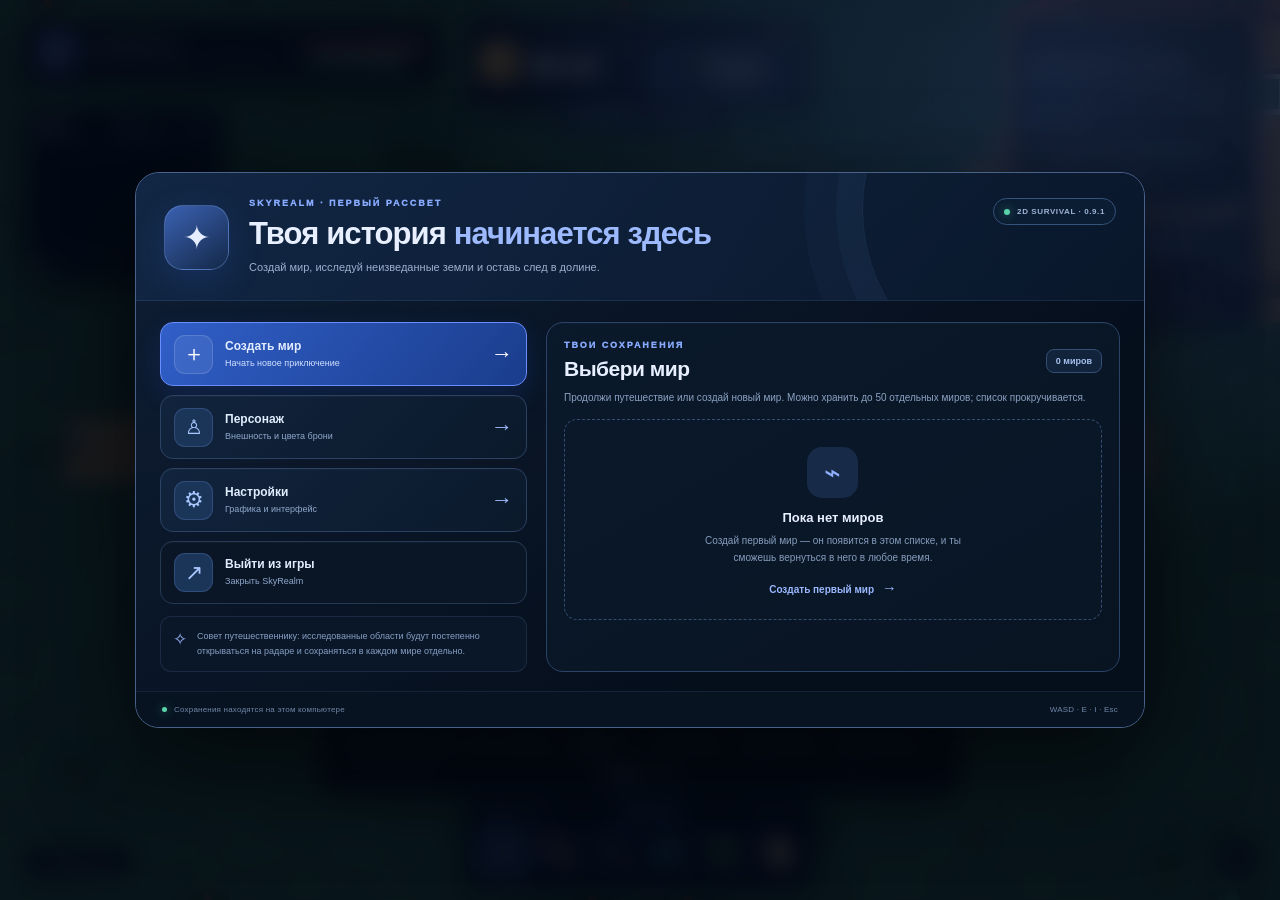
==== commit eb1fc12f: "Make tutorial scrollable and add mobile touch controls" ====
--- a/app/src/main/assets/skyrealm/game/index.html
+++ b/app/src/main/assets/skyrealm/game/index.html
@@ -90,6 +90,23 @@
 
 .character-editor{width:min(760px,96vw);max-height:92vh;overflow:auto;text-align:left}.character-editor-grid{display:grid;grid-template-columns:220px 1fr;gap:18px;align-items:start}.character-preview{min-height:250px;display:grid;place-items:center;border:1px solid #35547e;border-radius:16px;background:radial-gradient(circle at 50% 35%,#24466a,#081525 72%);position:relative;overflow:hidden}.character-preview:before{content:"";position:absolute;inset:0;background-image:linear-gradient(#ffffff08 1px,transparent 1px),linear-gradient(90deg,#ffffff08 1px,transparent 1px);background-size:18px 18px}.avatar-doll{position:relative;width:92px;height:145px;filter:drop-shadow(0 12px 12px #0008);z-index:1}.avatar-doll .avatar-head{position:absolute;left:28px;top:14px;width:36px;height:38px;border-radius:10px;background:var(--skin,#e8b88c);border-top:9px solid var(--hair,#352d3d);box-shadow:inset 0 -4px #0002}.avatar-doll .avatar-eyes{position:absolute;top:35px;left:37px;width:5px;height:5px;background:#26334c;box-shadow:15px 0 #26334c;z-index:2}.avatar-doll .avatar-body{position:absolute;top:53px;left:19px;width:54px;height:53px;border-radius:12px 12px 8px 8px;background:var(--armor,#526fba);border:4px solid var(--accent,#9cb9ff)}.avatar-doll .avatar-body:after{content:"✦";position:absolute;left:15px;top:10px;color:#fff8;font-size:18px}.avatar-doll .avatar-leg{position:absolute;top:100px;width:20px;height:35px;border-radius:5px;background:#33435d}.avatar-doll .avatar-leg.left{left:22px}.avatar-doll .avatar-leg.right{right:22px}.avatar-options{display:grid;gap:12px}.avatar-options label{display:grid;gap:6px;color:#c7d8f4;font-size:12px;font-weight:800}.avatar-options select{width:100%;padding:10px;border:1px solid #35547e;border-radius:9px;background:#0b1b2e;color:#f2f6ff}.avatar-palette{display:flex;gap:8px;flex-wrap:wrap}.avatar-color{width:34px;height:34px;border:2px solid #ffffff55;border-radius:10px;cursor:pointer}.avatar-color:focus{outline:2px solid white;outline-offset:2px}.character-editor-buttons{display:flex;gap:8px;margin-top:14px}.character-editor-buttons button{flex:1}.main-menu-action .menu-action-icon.avatar-icon{font-size:20px}@media(max-width:620px){.character-editor-grid{grid-template-columns:1fr}.character-preview{min-height:170px}.avatar-doll{transform:scale(.8)}}
 .difficulty-dialog{width:min(720px,96vw);text-align:center}.difficulty-dialog>p{max-width:570px;margin:0 auto 17px;line-height:1.65}.difficulty-grid{display:grid;grid-template-columns:repeat(2,minmax(0,1fr));gap:10px;margin:14px 0 17px}.difficulty-option{position:relative;display:flex;flex-direction:column;align-items:flex-start;gap:7px;min-height:113px;padding:15px 14px 13px 53px;text-align:left;border:1px solid #38537c;border-radius:13px;background:linear-gradient(135deg,#102541,#0b192b);color:#e7efff;font:inherit;cursor:pointer;transition:transform .13s,border-color .13s,background .13s}.difficulty-option:hover{transform:translateY(-2px);border-color:#94b6ff;background:linear-gradient(135deg,#1a365c,#10243d)}.difficulty-option b{font-size:15px}.difficulty-option small{font-size:10px;line-height:1.55;color:#9bb1d2}.difficulty-index{position:absolute;left:13px;top:14px;width:29px;height:29px;display:grid;place-items:center;border:1px solid #7898df;border-radius:9px;background:#203d70;color:#fff;font-weight:950}.difficulty-option[data-difficulty="easy"] .difficulty-index{background:#1c684e;border-color:#59c99c}.difficulty-option[data-difficulty="hard"] .difficulty-index{background:#7b342e;border-color:#e78367}.difficulty-option[data-difficulty="hell"] .difficulty-index{background:#782a40;border-color:#e45c80}.difficulty-option.difficulty-disabled{opacity:.42;cursor:not-allowed;border-style:dashed}.difficulty-option.difficulty-disabled:hover{transform:none;border-color:#38537c;background:linear-gradient(135deg,#102541,#0b192b)}.difficulty-shade{z-index:45}.avatar-doll{--eye:#26334c}.avatar-doll .avatar-eyes{background:var(--eye);box-shadow:15px 0 var(--eye)}.avatar-doll[data-face="smile"] .avatar-eyes:after{content:"⌣";position:absolute;left:4px;top:3px;color:#7c4135;font-size:13px;font-weight:900;line-height:1}.avatar-doll[data-face="stern"] .avatar-eyes{height:4px;top:34px;transform:rotate(-2deg)}.avatar-doll[data-face="visor"] .avatar-eyes{left:27px;top:31px;width:38px;height:8px;background:var(--accent);box-shadow:0 0 10px var(--accent);border-radius:3px}.avatar-doll[data-face="visor"] .avatar-eyes:after{content:"";position:absolute;left:8px;top:2px;width:22px;height:3px;background:#20344d}.avatar-doll[data-face="mask"] .avatar-eyes:after{content:"";position:absolute;left:-4px;top:6px;width:29px;height:13px;background:#d5dce6;border-radius:3px;box-shadow:inset 0 -3px #7e8ba0}.avatar-doll[data-hair="long"] .avatar-head{box-shadow:inset 0 -4px #0002,-6px 10px 0 -1px var(--hair),6px 10px 0 -1px var(--hair)}.avatar-doll[data-hair="mohawk"] .avatar-head{border-top-width:0}.avatar-doll[data-hair="curly"] .avatar-head{box-shadow:inset 0 -4px #0002,-5px -5px 0 -2px var(--hair),0 -9px 0 -3px var(--hair),5px -5px 0 -2px var(--hair)}.avatar-doll[data-hair="hood"] .avatar-head{border-top:0;box-shadow:inset 0 -4px #0002,0 0 0 7px var(--accent)}@media(max-width:620px){.difficulty-grid{grid-template-columns:1fr}.difficulty-option{min-height:88px}.difficulty-dialog{padding:18px}}
+
+/* Mobile-first tutorial and touch controls */
+#tutorial-shade{overflow-y:auto;align-items:flex-start;justify-items:center;padding:12px;overscroll-behavior:contain;-webkit-overflow-scrolling:touch}
+.tutorial-dialog{width:min(520px,100%);max-height:none;max-height:calc(100dvh - 24px);overflow-y:auto;overscroll-behavior:contain;padding:clamp(16px,4vw,28px);margin:auto;}
+.tutorial-dialog .tutorial-keys{display:grid;grid-template-columns:repeat(2,minmax(0,1fr));gap:7px}
+.tutorial-dialog .game-settings-actions{position:sticky;bottom:-1px;background:linear-gradient(180deg,transparent,#0b182a 20%);padding-top:12px;margin-top:12px;z-index:2}
+.mobile-controls{display:none;position:absolute;inset:0;z-index:12;pointer-events:none;touch-action:none;user-select:none;-webkit-user-select:none}
+.mobile-stick-area{position:absolute;left:14px;bottom:calc(88px + env(safe-area-inset-bottom));width:132px;height:132px;pointer-events:auto;touch-action:none}
+.mobile-stick-base{position:absolute;inset:0;border:2px solid #a8c4ff66;border-radius:50%;background:#09182dbb;box-shadow:0 6px 24px #0005;backdrop-filter:blur(5px)}
+.mobile-stick-knob{position:absolute;left:39px;top:39px;width:54px;height:54px;border-radius:50%;border:2px solid #c9dcffbb;background:linear-gradient(145deg,#7197e8e8,#243f75ed);box-shadow:0 3px 12px #0007;transform:translate(0,0);pointer-events:none}
+.mobile-actions{position:absolute;right:12px;bottom:calc(90px + env(safe-area-inset-bottom));display:grid;grid-template-columns:repeat(2,58px);gap:9px;pointer-events:auto}
+.mobile-action{width:58px;height:58px;border:1px solid #a9c7ff88;border-radius:50%;background:#0b1b31dd;color:#f0f5ff;font-size:21px;font-weight:900;box-shadow:0 5px 18px #0006;touch-action:manipulation;display:grid;place-items:center}
+.mobile-action small{font-size:8px;line-height:1;letter-spacing:.2px}
+.mobile-action.primary{background:linear-gradient(145deg,#416fe0ee,#1b3d89ee);border-color:#b7ccff}
+.mobile-action:active{transform:scale(.94);filter:brightness(1.25)}
+@media(max-width:700px),(pointer:coarse){.mobile-controls{display:block}.mobile-stick-area{width:118px;height:118px;left:10px;bottom:calc(78px + env(safe-area-inset-bottom))}.mobile-stick-knob{left:34px;top:34px;width:50px;height:50px}.mobile-actions{right:10px;bottom:calc(78px + env(safe-area-inset-bottom));grid-template-columns:repeat(2,54px);gap:7px}.mobile-action{width:54px;height:54px;font-size:19px}.tutorial-dialog .tutorial-keys{grid-template-columns:1fr}.tutorial-dialog .game-settings-actions{grid-template-columns:1fr 1fr}.tutorial-dialog h1{font-size:clamp(20px,5vw,27px)}.tutorial-dialog p{font-size:13px}.bottom-hud,.controls-hint{display:none!important}}
+@media(max-height:520px) and (orientation:landscape){.mobile-stick-area{width:92px;height:92px;bottom:12px}.mobile-stick-knob{left:26px;top:26px;width:40px;height:40px}.mobile-actions{bottom:12px;grid-template-columns:repeat(2,46px);gap:5px}.mobile-action{width:46px;height:46px;font-size:17px}.inventory-wrap{max-width:calc(100% - 210px)}.tutorial-dialog{max-height:calc(100dvh - 16px)}}
 </style>
 </head>
 <body>
@@ -190,6 +207,16 @@
   <div class="shade custom-modal-shade" id="shop-shade" hidden aria-hidden="true"><div class="dialog shop-dialog" role="dialog" aria-modal="true" aria-labelledby="shop-title"><div class="dialog-mark">🟡</div><div class="eyebrow" id="shop-eyebrow">SKYREALM · ТОРГОВЛЯ</div><h1 id="shop-title">Лавка лесника</h1><p>Покупки и продажи сохраняются в твоём мире.</p><div class="shop-balance"><span>ТВОЙ БАЛАНС</span><strong id="shop-balance">0,00 🟡</strong></div><div id="shop-items"></div><button class="action secondary" id="shop-close" type="button">Закрыть лавку · Esc</button></div></div>
   <div class="shade custom-modal-shade" id="skill-tree-shade" hidden aria-hidden="true"><div class="dialog custom-modal skill-tree-dialog" role="dialog" aria-modal="true" aria-labelledby="skill-tree-title"><div class="dialog-mark">✦</div><div class="eyebrow">SKYREALM · РАЗВИТИЕ</div><h1 id="skill-tree-title">Дерево навыков</h1><p id="skill-points" class="settings-feedback">Свободные очки: 0</p><div id="skill-tree-list"></div><button class="action secondary" id="skill-tree-close" type="button">Вернуться в игру</button></div></div>
   <div class="shade custom-modal-shade" id="storage-shade" hidden aria-hidden="true"><div class="dialog custom-modal storage-dialog" role="dialog" aria-modal="true" aria-labelledby="storage-title"><div class="dialog-mark">📦</div><div class="eyebrow">SKYREALM · ХРАНИЛИЩЕ</div><h1 id="storage-title">Сундук-хранилище</h1><p>Переноси предметы между инвентарём и сундуком. Содержимое сохраняется в этом мире.</p><div class="storage-items" id="storage-items"></div><button class="action secondary" id="storage-close" type="button">Закрыть сундук · Esc</button></div></div>
+
+  <div class="mobile-controls" id="mobile-controls" aria-label="Мобильное управление">
+    <div class="mobile-stick-area" id="mobile-stick-area" aria-label="Джойстик движения"><div class="mobile-stick-base"></div><div class="mobile-stick-knob" id="mobile-stick-knob"></div></div>
+    <div class="mobile-actions">
+      <button class="mobile-action primary" id="mobile-attack" type="button" aria-label="Атака">⚔<small>АТАКА</small></button>
+      <button class="mobile-action" id="mobile-interact" type="button" aria-label="Действие">E<small>ДЕЙСТВИЕ</small></button>
+      <button class="mobile-action" id="mobile-inventory" type="button" aria-label="Инвентарь">🎒<small>ИНВЕНТАРЬ</small></button>
+      <button class="mobile-action" id="mobile-potion" type="button" aria-label="Лечебное зелье">🧪<small>ЗЕЛЬЕ</small></button>
+    </div>
+  </div>
   <div class="toast" id="toast"></div>
 </div>
 <script src="game.js"></script>
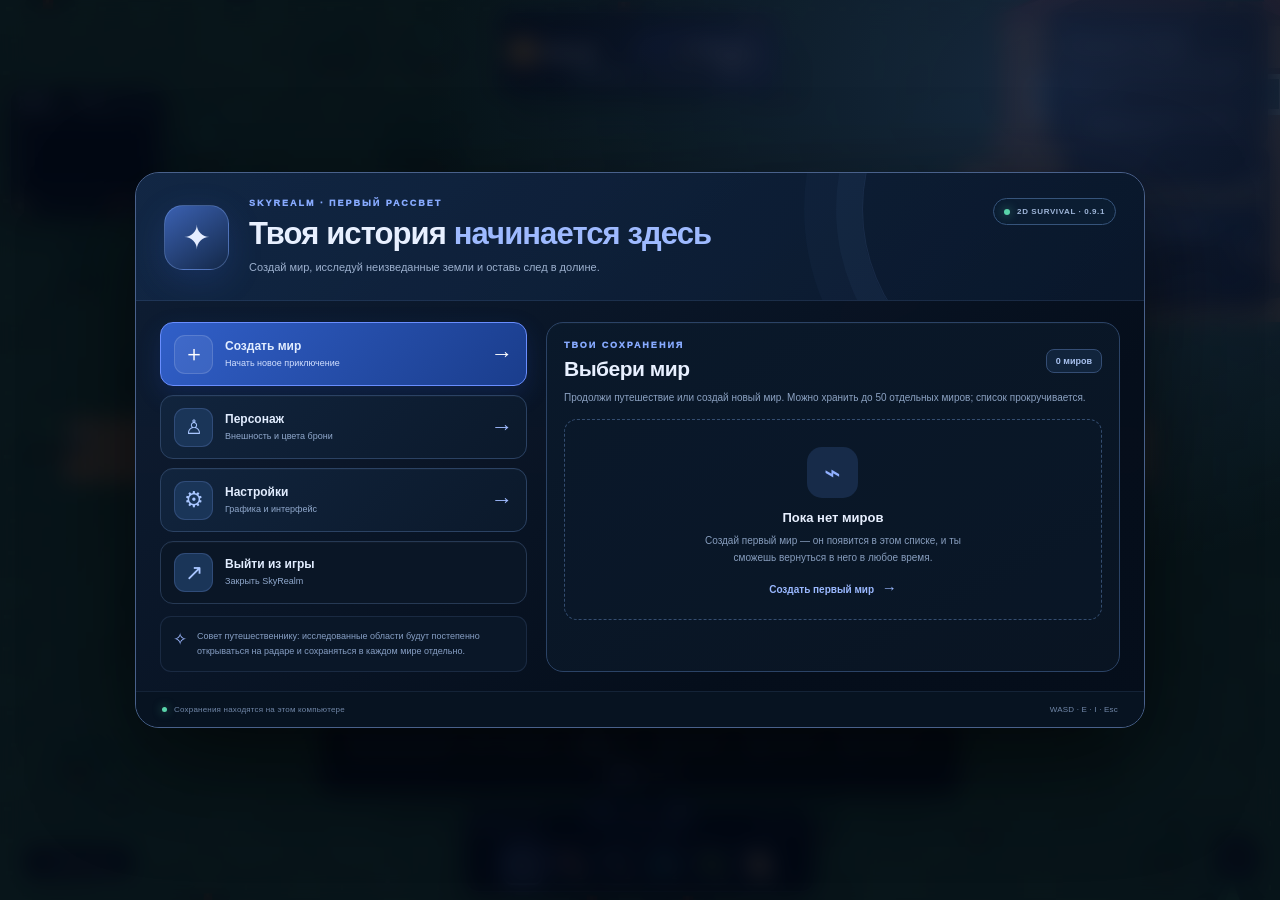
==== commit 8be10d91: "Compact game HUD and add independent camera zoom controls" ====
--- a/app/src/main/assets/skyrealm/game/index.html
+++ b/app/src/main/assets/skyrealm/game/index.html
@@ -107,6 +107,21 @@
 .mobile-action:active{transform:scale(.94);filter:brightness(1.25)}
 @media(max-width:700px),(pointer:coarse){.mobile-controls{display:block}.mobile-stick-area{width:118px;height:118px;left:10px;bottom:calc(78px + env(safe-area-inset-bottom))}.mobile-stick-knob{left:34px;top:34px;width:50px;height:50px}.mobile-actions{right:10px;bottom:calc(78px + env(safe-area-inset-bottom));grid-template-columns:repeat(2,54px);gap:7px}.mobile-action{width:54px;height:54px;font-size:19px}.tutorial-dialog .tutorial-keys{grid-template-columns:1fr}.tutorial-dialog .game-settings-actions{grid-template-columns:1fr 1fr}.tutorial-dialog h1{font-size:clamp(20px,5vw,27px)}.tutorial-dialog p{font-size:13px}.bottom-hud,.controls-hint{display:none!important}}
 @media(max-height:520px) and (orientation:landscape){.mobile-stick-area{width:92px;height:92px;bottom:12px}.mobile-stick-knob{left:26px;top:26px;width:40px;height:40px}.mobile-actions{bottom:12px;grid-template-columns:repeat(2,46px);gap:5px}.mobile-action{width:46px;height:46px;font-size:17px}.inventory-wrap{max-width:calc(100% - 210px)}.tutorial-dialog{max-height:calc(100dvh - 16px)}}
+/* Compact mobile HUD + independent world camera zoom */
+.top-hud{display:none!important}
+.minimap-panel{width:154px;padding:6px 7px;top:88px;left:10px;transform:none}
+.minimap-panel #minimap{width:138px;height:84px}
+.minimap-heading{font-size:7px;letter-spacing:1px;margin-bottom:5px}.minimap-legend{font-size:7px;margin-top:4px}
+.quest{top:12px;right:12px;width:clamp(150px,21vw,220px);padding:10px 12px}.quest h3{font-size:12px;margin:5px 0}.quest p{font-size:10px;line-height:1.45}
+.world-clock{top:12px;left:50%;right:auto;transform:translateX(-50%);min-width:0;padding:6px 9px;gap:7px}.world-clock .clock-icon{width:27px;height:27px;flex-basis:27px;font-size:16px;border-radius:8px}.clock-label{font-size:7px;letter-spacing:1px}.clock-time{font-size:18px}.clock-side{min-width:60px;gap:3px}.period-label,.night-count{font-size:7px}
+.progress-hud{top:62px!important;left:50%!important;transform:translateX(-50%)!important;font-size:9px!important;padding:6px 9px!important}
+.survival-widget{right:10px!important;top:145px!important;width:clamp(150px,20vw,205px)!important;padding:9px!important}
+.inventory-wrap{max-width:min(430px,calc(100% - 24px));bottom:8px;padding:6px}.inventory-slot{width:40px;height:40px;flex-basis:40px}.slot-icon{font-size:18px}
+.mobile-stick-area{width:100px!important;height:100px!important;left:10px!important;bottom:calc(66px + env(safe-area-inset-bottom))!important}.mobile-stick-knob{left:28px!important;top:28px!important;width:44px!important;height:44px!important}
+.mobile-actions{right:10px!important;bottom:calc(68px + env(safe-area-inset-bottom))!important;grid-template-columns:repeat(2,46px)!important;gap:6px!important}.mobile-action{width:46px!important;height:46px!important;font-size:16px!important}
+.camera-zoom-controls{position:absolute;left:50%;bottom:calc(70px + env(safe-area-inset-bottom));transform:translateX(-50%);z-index:14;display:flex;align-items:center;gap:5px;padding:4px;border:1px solid #9cbcff44;border-radius:12px;background:#071426d9;backdrop-filter:blur(8px)}.camera-zoom-controls button{width:30px;height:28px;border:1px solid #344d72;border-radius:7px;background:#152943;color:#edf4ff;font-size:17px;font-weight:900;touch-action:manipulation}.camera-zoom-controls span{min-width:35px;text-align:center;color:#b9cefa;font-size:9px;font-weight:800}
+@media(max-width:700px){.minimap-panel{top:80px;left:8px;width:128px;padding:5px}.minimap-panel #minimap{width:116px;height:70px}.world-clock{top:8px}.quest{top:86px;right:8px;width:145px;padding:7px 8px}.quest h3{font-size:10px}.quest p{font-size:9px}.quest .goal{margin-top:6px;font-size:8px}.survival-widget{top:190px!important;right:8px!important;width:145px!important}.progress-hud{top:49px!important;font-size:8px!important}.camera-zoom-controls{bottom:calc(62px + env(safe-area-inset-bottom))}.inventory-wrap{bottom:3px}.inventory-heading{margin-bottom:4px}.inventory-slot{width:35px;height:35px;flex-basis:35px}.slot-number{font-size:7px}.slot-icon{font-size:16px}.slot-count{font-size:8px}.location-chip{display:none!important}.pause-button{bottom:125px!important}}
+@media(max-height:500px) and (orientation:landscape){.world-clock{left:50%;top:4px;transform:translateX(-50%)}.minimap-panel{top:45px;transform:scale(.8);transform-origin:top left}.quest{top:5px;right:5px}.survival-widget{top:95px!important}.mobile-stick-area{bottom:8px!important}.mobile-actions{bottom:8px!important}.camera-zoom-controls{bottom:8px}.inventory-wrap{bottom:3px;max-width:40%}}
 </style>
 </head>
 <body>
@@ -208,6 +223,7 @@
   <div class="shade custom-modal-shade" id="skill-tree-shade" hidden aria-hidden="true"><div class="dialog custom-modal skill-tree-dialog" role="dialog" aria-modal="true" aria-labelledby="skill-tree-title"><div class="dialog-mark">✦</div><div class="eyebrow">SKYREALM · РАЗВИТИЕ</div><h1 id="skill-tree-title">Дерево навыков</h1><p id="skill-points" class="settings-feedback">Свободные очки: 0</p><div id="skill-tree-list"></div><button class="action secondary" id="skill-tree-close" type="button">Вернуться в игру</button></div></div>
   <div class="shade custom-modal-shade" id="storage-shade" hidden aria-hidden="true"><div class="dialog custom-modal storage-dialog" role="dialog" aria-modal="true" aria-labelledby="storage-title"><div class="dialog-mark">📦</div><div class="eyebrow">SKYREALM · ХРАНИЛИЩЕ</div><h1 id="storage-title">Сундук-хранилище</h1><p>Переноси предметы между инвентарём и сундуком. Содержимое сохраняется в этом мире.</p><div class="storage-items" id="storage-items"></div><button class="action secondary" id="storage-close" type="button">Закрыть сундук · Esc</button></div></div>
 
+  <div class="camera-zoom-controls" id="camera-zoom-controls" aria-label="Масштаб камеры"><button type="button" id="camera-zoom-out" aria-label="Отдалить камеру">−</button><span id="camera-zoom-value">82%</span><button type="button" id="camera-zoom-in" aria-label="Приблизить камеру">+</button></div>
   <div class="mobile-controls" id="mobile-controls" aria-label="Мобильное управление">
     <div class="mobile-stick-area" id="mobile-stick-area" aria-label="Джойстик движения"><div class="mobile-stick-base"></div><div class="mobile-stick-knob" id="mobile-stick-knob"></div></div>
     <div class="mobile-actions">
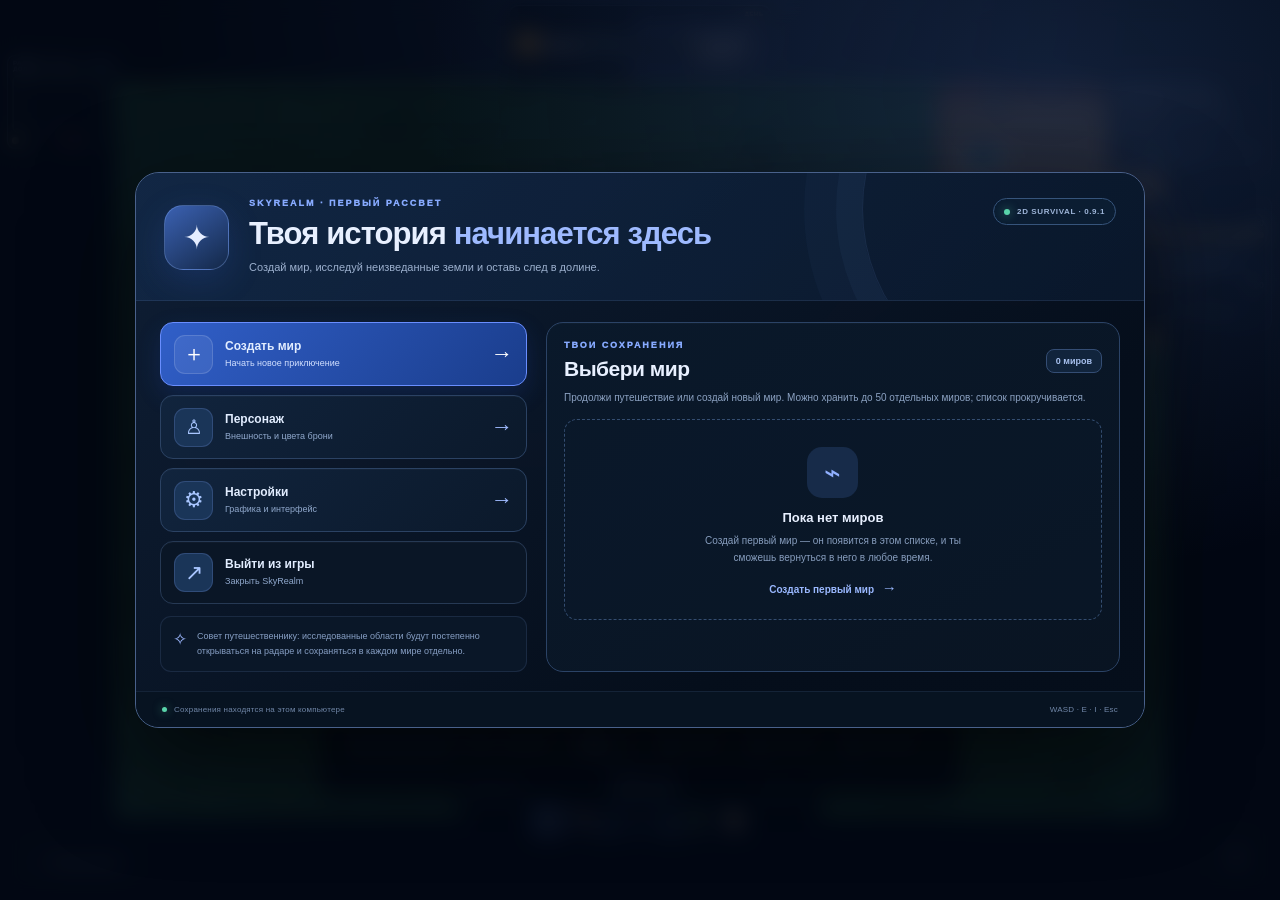
==== commit e8882402: "Refine mobile HUD layout and reduce panel sizes" ====
--- a/app/src/main/assets/skyrealm/game/index.html
+++ b/app/src/main/assets/skyrealm/game/index.html
@@ -122,6 +122,29 @@
 .camera-zoom-controls{position:absolute;left:50%;bottom:calc(70px + env(safe-area-inset-bottom));transform:translateX(-50%);z-index:14;display:flex;align-items:center;gap:5px;padding:4px;border:1px solid #9cbcff44;border-radius:12px;background:#071426d9;backdrop-filter:blur(8px)}.camera-zoom-controls button{width:30px;height:28px;border:1px solid #344d72;border-radius:7px;background:#152943;color:#edf4ff;font-size:17px;font-weight:900;touch-action:manipulation}.camera-zoom-controls span{min-width:35px;text-align:center;color:#b9cefa;font-size:9px;font-weight:800}
 @media(max-width:700px){.minimap-panel{top:80px;left:8px;width:128px;padding:5px}.minimap-panel #minimap{width:116px;height:70px}.world-clock{top:8px}.quest{top:86px;right:8px;width:145px;padding:7px 8px}.quest h3{font-size:10px}.quest p{font-size:9px}.quest .goal{margin-top:6px;font-size:8px}.survival-widget{top:190px!important;right:8px!important;width:145px!important}.progress-hud{top:49px!important;font-size:8px!important}.camera-zoom-controls{bottom:calc(62px + env(safe-area-inset-bottom))}.inventory-wrap{bottom:3px}.inventory-heading{margin-bottom:4px}.inventory-slot{width:35px;height:35px;flex-basis:35px}.slot-number{font-size:7px}.slot-icon{font-size:16px}.slot-count{font-size:8px}.location-chip{display:none!important}.pause-button{bottom:125px!important}}
 @media(max-height:500px) and (orientation:landscape){.world-clock{left:50%;top:4px;transform:translateX(-50%)}.minimap-panel{top:45px;transform:scale(.8);transform-origin:top left}.quest{top:5px;right:5px}.survival-widget{top:95px!important}.mobile-stick-area{bottom:8px!important}.mobile-actions{bottom:8px!important}.camera-zoom-controls{bottom:8px}.inventory-wrap{bottom:3px;max-width:40%}}
+
+/* Mobile layout refinement: free the play area and reduce HUD cost */
+.wallet-hud{padding:5px 9px!important;gap:5px!important;border-radius:12px!important;font-size:11px!important;min-height:0!important;box-shadow:0 3px 10px #0004!important}
+.wallet-hud strong{font-size:14px!important}
+.quest{top:72px!important;right:8px!important;width:clamp(128px,35vw,164px)!important;max-height:116px!important;overflow-y:auto!important;padding:7px 8px!important;border-radius:10px!important;backdrop-filter:none!important;box-shadow:0 4px 12px #0004!important}
+.quest-kicker{font-size:7px!important;letter-spacing:1px!important}.quest h3{font-size:10px!important;line-height:1.2!important;margin:4px 0!important}.quest p{font-size:8px!important;line-height:1.3!important}.quest .goal{font-size:8px!important;margin-top:5px!important}
+.survival-widget{top:196px!important;right:8px!important;width:clamp(128px,35vw,155px)!important;max-height:148px!important;overflow:auto!important;padding:7px!important;border-radius:10px!important;backdrop-filter:none!important;box-shadow:0 4px 12px #0004!important;font-size:9px!important}
+.survival-title{font-size:8px!important;letter-spacing:1px!important;margin-bottom:5px!important}.hunger-line,.skip-line{margin:4px 0!important;font-size:9px!important}.survival-widget button{padding:6px 7px!important;font-size:9px!important;min-height:0!important}
+.mobile-stick-area{bottom:calc(132px + env(safe-area-inset-bottom))!important;width:96px!important;height:96px!important;left:10px!important}
+.mobile-stick-knob{left:27px!important;top:27px!important;width:42px!important;height:42px!important}
+.mobile-actions{bottom:calc(134px + env(safe-area-inset-bottom))!important;right:9px!important;grid-template-columns:repeat(2,44px)!important;gap:5px!important}
+.mobile-action{width:44px!important;height:44px!important;font-size:15px!important}.mobile-action small{font-size:6px!important}
+.inventory-wrap{bottom:calc(58px + env(safe-area-inset-bottom))!important;max-width:calc(100% - 130px)!important;min-width:0!important;width:min(360px,calc(100% - 130px))!important;padding:5px 6px 6px!important;border-radius:10px!important;backdrop-filter:none!important;box-shadow:0 4px 12px #0005!important}
+.inventory-heading{font-size:8px!important;letter-spacing:1px!important;gap:5px!important;margin-bottom:4px!important}.inventory-open-button{padding:4px 6px!important;font-size:8px!important}
+.inventory-slot{width:30px!important;height:30px!important;flex-basis:30px!important;border-radius:7px!important}.slot-icon{font-size:14px!important}.slot-number,.slot-count{font-size:7px!important}
+.world-clock{top:5px!important;padding:5px 7px!important;gap:5px!important;min-width:0!important;border-radius:10px!important;backdrop-filter:none!important;box-shadow:0 3px 10px #0004!important}
+.world-clock .clock-icon{width:23px!important;height:23px!important;flex-basis:23px!important;font-size:13px!important}.clock-label,.period-label,.night-count{font-size:6px!important;letter-spacing:.5px!important}.clock-time{font-size:14px!important}
+.progress-hud{top:38px!important;font-size:7px!important;padding:4px 7px!important;box-shadow:0 3px 8px #0004!important;backdrop-filter:none!important}
+.minimap-panel{top:55px!important;left:7px!important;width:105px!important;padding:4px!important;border-radius:8px!important;backdrop-filter:none!important;box-shadow:0 3px 8px #0004!important}
+.minimap-panel #minimap{width:95px!important;height:58px!important}.minimap-heading,.minimap-legend{font-size:6px!important;letter-spacing:.5px!important}.minimap-heading{margin-bottom:3px!important}
+.camera-zoom-controls{bottom:calc(58px + env(safe-area-inset-bottom))!important;gap:3px!important;padding:3px!important}.camera-zoom-controls button{width:25px!important;height:24px!important;font-size:14px!important}.camera-zoom-controls span{font-size:8px!important;min-width:28px!important}
+@media(max-width:700px){.quest{top:66px!important;max-height:104px!important}.survival-widget{top:178px!important;max-height:132px!important}.inventory-wrap{bottom:calc(55px + env(safe-area-inset-bottom))!important;width:calc(100% - 124px)!important;max-width:calc(100% - 124px)!important}.mobile-stick-area{bottom:calc(126px + env(safe-area-inset-bottom))!important}.mobile-actions{bottom:calc(128px + env(safe-area-inset-bottom))!important}.camera-zoom-controls{bottom:calc(55px + env(safe-area-inset-bottom))!important}}
+@media(max-height:520px) and (orientation:landscape){.quest{top:45px!important;max-height:72px!important}.survival-widget{top:122px!important;max-height:95px!important}.mobile-stick-area,.mobile-actions{bottom:8px!important}.inventory-wrap{bottom:8px!important}.camera-zoom-controls{bottom:8px!important}.minimap-panel{top:40px!important}}
 </style>
 </head>
 <body>
